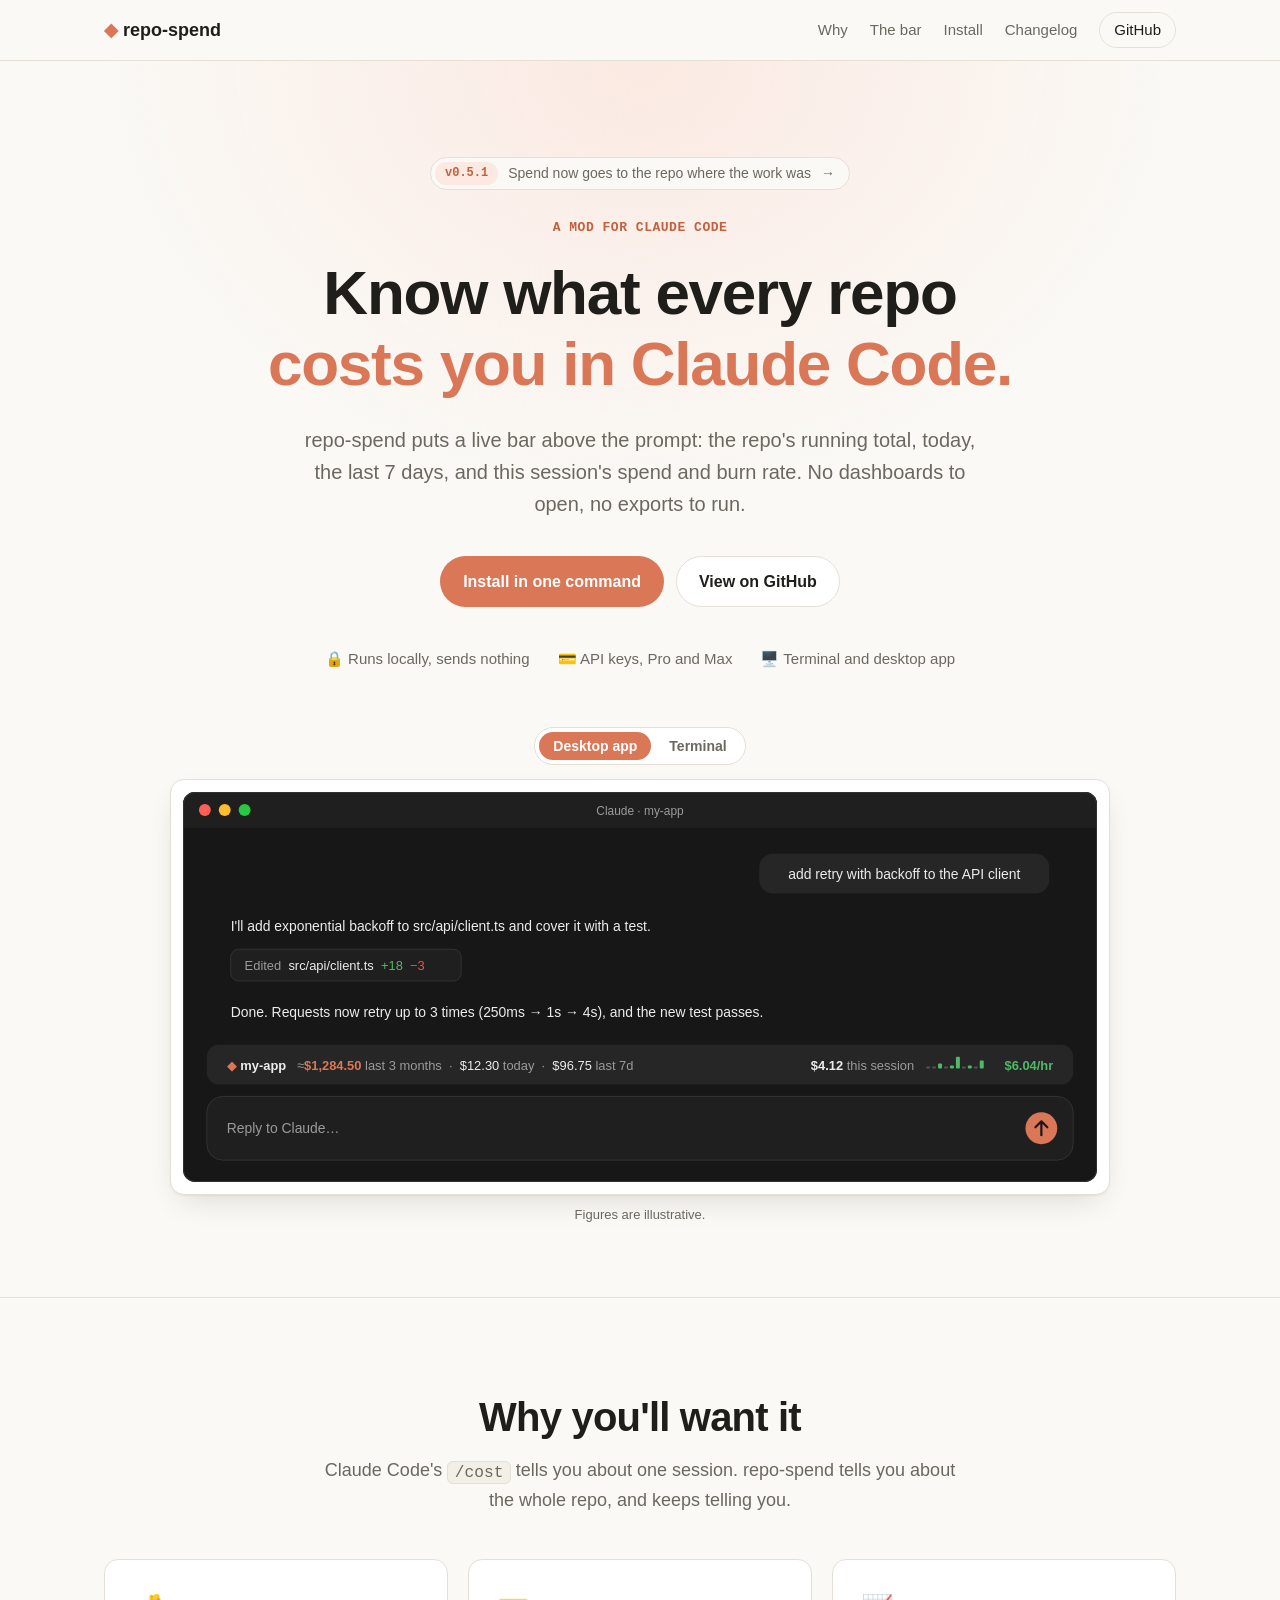
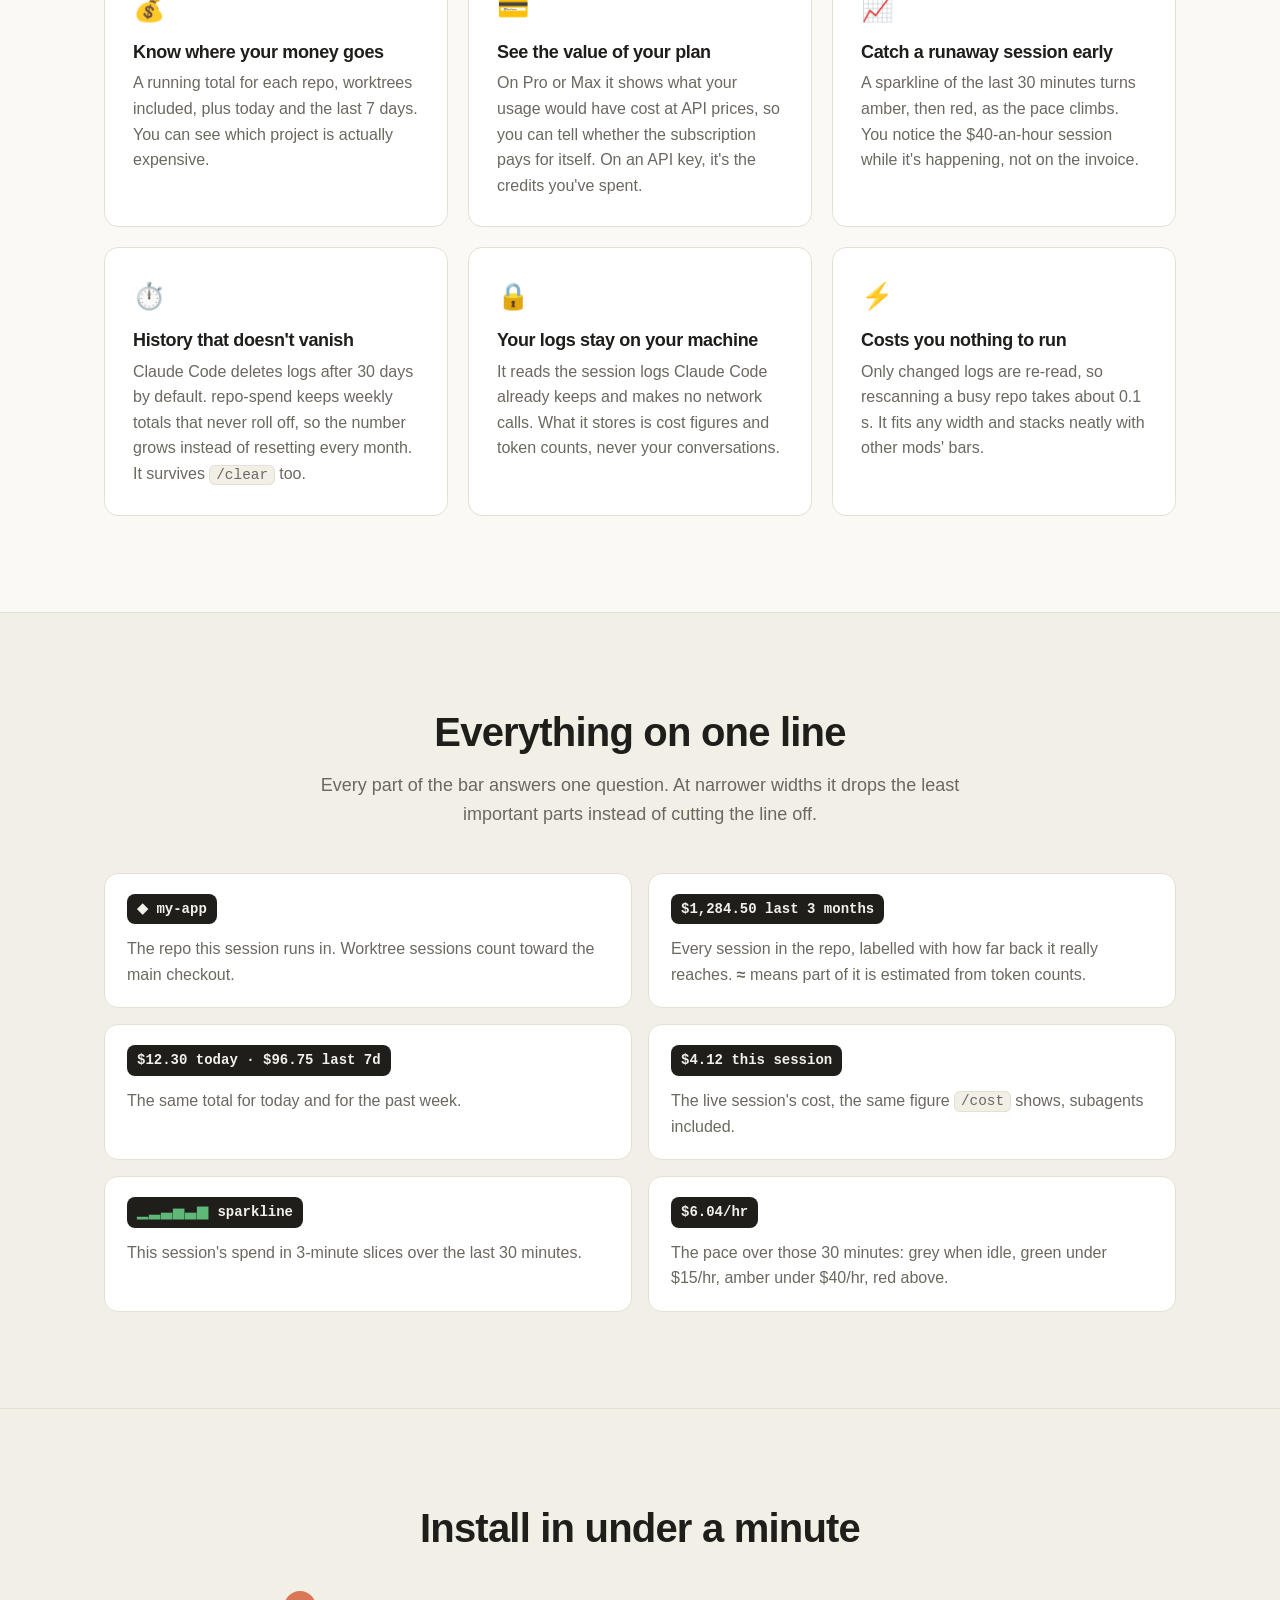
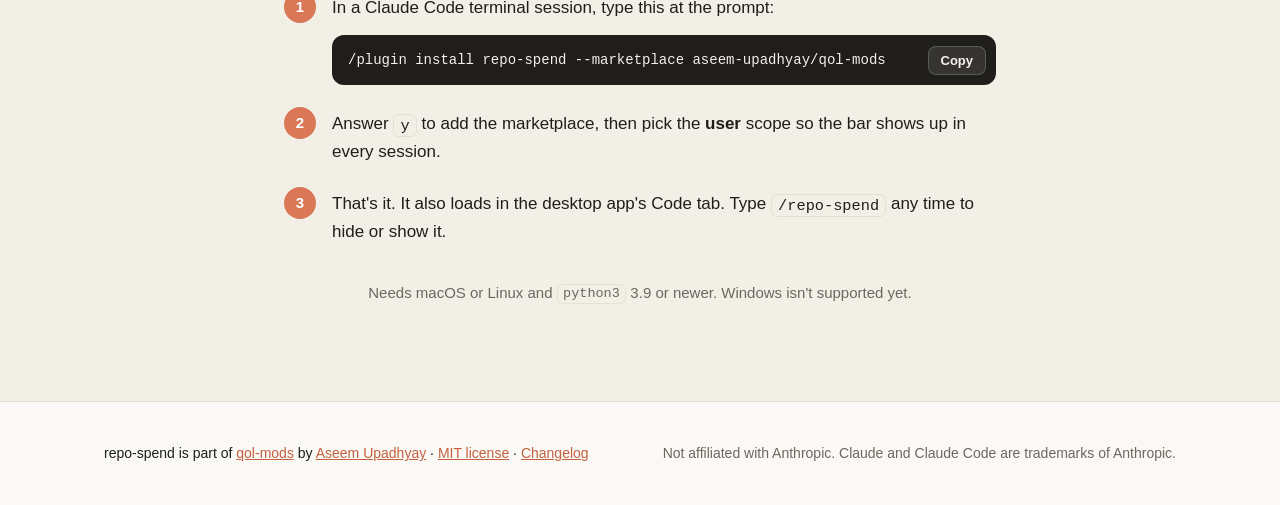
==== docs/index.html @ 0a5ea82c "Point the landing page's release banner at repo-spend 0.5.1 Co-Authored-By: Claude Opus 5.5 <noreply" ====
<!doctype html>
<html lang="en">
<head>
  <meta charset="utf-8">
  <meta name="viewport" content="width=device-width, initial-scale=1">
  <title>repo-spend · Know what every repo costs you in Claude Code</title>
  <meta name="description" content="repo-spend is a Claude Code mod that shows what each repo costs, live, right above the prompt: the running total, today, the last 7 days, and this session's burn rate. Free, open source, and local only.">
  <meta property="og:title" content="repo-spend · Know what every repo costs you in Claude Code">
  <meta property="og:site_name" content="qol-mods">
  <meta property="og:description" content="See what every repo costs you in Claude Code, live, right above the prompt. Free, open source, and nothing leaves your machine.">
  <meta property="og:type" content="website">
  <meta property="og:url" content="https://qolmods.dev/">
  <meta property="og:image" content="https://qolmods.dev/assets/repo-spend/og.png">
  <meta property="og:image:width" content="1200">
  <meta property="og:image:height" content="627">
  <meta property="og:image:alt" content="repo-spend: Know what every repo costs you in Claude Code. A bar above the Claude prompt shows $1,284.50 spent on my-app in the last 3 months, $12.30 today, and $6.04/hr this session.">
  <meta name="twitter:card" content="summary_large_image">
  <link rel="canonical" href="https://qolmods.dev/">
  <meta name="theme-color" content="#D97757">
  <link rel="icon" href="data:image/svg+xml,%3Csvg xmlns='http://www.w3.org/2000/svg' viewBox='0 0 32 32'%3E%3Crect width='32' height='32' rx='8' fill='%23D97757'/%3E%3Cpath d='M16 7l9 9-9 9-9-9z' fill='%23fff'/%3E%3C/svg%3E">
  <link rel="stylesheet" href="style.css">
</head>
<body>
  <header class="nav">
    <div class="wrap nav-inner">
      <a class="brand" href="#top"><span class="brand-mark" aria-hidden="true">◆</span> repo-spend</a>
      <nav aria-label="Sections">
        <a href="#benefits">Why</a>
        <a href="#bar">The bar</a>
        <a href="#install">Install</a>
        <a href="https://github.com/aseem-upadhyay/qol-mods/releases?q=repo-spend&amp;expanded=true">Changelog</a>
        <a class="nav-gh" href="https://github.com/aseem-upadhyay/qol-mods/tree/main/plugins/repo-spend">GitHub</a>
      </nav>
    </div>
  </header>

  <main id="top">
    <!-- Hero -->
    <section class="hero">
      <div class="wrap">
        <a class="release" href="https://github.com/aseem-upadhyay/qol-mods/releases/tag/repo-spend-v0.5.1"><span class="release-tag">v0.5.1</span> Spend now goes to the repo where the work was <span aria-hidden="true">→</span></a>
        <p class="eyebrow">A mod for Claude Code</p>
        <h1>Know what every repo<br><span class="accent">costs you in Claude Code.</span></h1>
        <p class="lede">repo-spend puts a live bar above the prompt: the repo's running total, today, the last 7 days, and this session's spend and burn rate. No dashboards to open, no exports to run.</p>
        <div class="hero-cta">
          <a class="btn btn-primary" href="#install">Install in one command</a>
          <a class="btn btn-ghost" href="https://github.com/aseem-upadhyay/qol-mods/tree/main/plugins/repo-spend">View on GitHub</a>
        </div>
        <ul class="trust" aria-label="At a glance">
          <li><span aria-hidden="true">🔒</span> Runs locally, sends nothing</li>
          <li><span aria-hidden="true">💳</span> API keys, Pro and Max</li>
          <li><span aria-hidden="true">🖥️</span> Terminal and desktop app</li>
        </ul>

        <figure class="shot shot-hero" data-tabs>
          <div class="tabs" role="tablist" aria-label="Preview">
            <button role="tab" aria-selected="true" aria-controls="rs-desktop" id="rs-desktop-tab">Desktop app</button>
            <button role="tab" aria-selected="false" aria-controls="rs-cli" id="rs-cli-tab" tabindex="-1">Terminal</button>
          </div>
          <div class="shot-frame">
            <img role="tabpanel" id="rs-desktop" aria-labelledby="rs-desktop-tab" src="assets/repo-spend/preview-desktop.svg" width="920" height="392" alt="The Claude desktop app. Above the message box, a rounded bar reads: my-app, about $1,284.50 in the last 3 months, $12.30 today, $96.75 in the last 7 days; on the right, $4.12 this session, a small green bar chart, and $6.04 an hour.">
            <img role="tabpanel" id="rs-cli" aria-labelledby="rs-cli-tab" src="assets/repo-spend/preview-cli.svg" width="953" height="318" hidden alt="A Claude Code terminal. Above the prompt, a one-line bar reads: my-app, about $1,284.50 in the last 3 months, $12.30 today, $96.75 in the last 7 days; on the right, $4.12 this session, a green sparkline, and $6.04 an hour.">
          </div>
          <figcaption>Figures are illustrative.</figcaption>
        </figure>
      </div>
    </section>

    <!-- Benefits -->
    <section class="together" id="benefits" aria-labelledby="benefits-title">
      <div class="wrap">
        <h2 id="benefits-title">Why you'll want it</h2>
        <p class="section-lede">Claude Code's <code>/cost</code> tells you about one session. repo-spend tells you about the whole repo, and keeps telling you.</p>
        <div class="cards">
          <article class="card">
            <span class="card-icon" aria-hidden="true">💰</span>
            <h3>Know where your money goes</h3>
            <p>A running total for each repo, worktrees included, plus today and the last 7 days. You can see which project is actually expensive.</p>
          </article>
          <article class="card">
            <span class="card-icon" aria-hidden="true">💳</span>
            <h3>See the value of your plan</h3>
            <p>On Pro or Max it shows what your usage would have cost at API prices, so you can tell whether the subscription pays for itself. On an API key, it's the credits you've spent.</p>
          </article>
          <article class="card">
            <span class="card-icon" aria-hidden="true">📈</span>
            <h3>Catch a runaway session early</h3>
            <p>A sparkline of the last 30 minutes turns amber, then red, as the pace climbs. You notice the $40-an-hour session while it's happening, not on the invoice.</p>
          </article>
          <article class="card">
            <span class="card-icon" aria-hidden="true">⏱️</span>
            <h3>History that doesn't vanish</h3>
            <p>Claude Code deletes logs after 30 days by default. repo-spend keeps weekly totals that never roll off, so the number grows instead of resetting every month. It survives <code>/clear</code> too.</p>
          </article>
          <article class="card">
            <span class="card-icon" aria-hidden="true">🔒</span>
            <h3>Your logs stay on your machine</h3>
            <p>It reads the session logs Claude Code already keeps and makes no network calls. What it stores is cost figures and token counts, never your conversations.</p>
          </article>
          <article class="card">
            <span class="card-icon" aria-hidden="true">⚡</span>
            <h3>Costs you nothing to run</h3>
            <p>Only changed logs are re-read, so rescanning a busy repo takes about 0.1 s. It fits any width and stacks neatly with other mods' bars.</p>
          </article>
        </div>
      </div>
    </section>

    <!-- Reading the bar -->
    <section class="mod mod-alt" id="bar" aria-labelledby="bar-title">
      <div class="wrap">
        <h2 id="bar-title" class="center">Everything on one line</h2>
        <p class="section-lede">Every part of the bar answers one question. At narrower widths it drops the least important parts instead of cutting the line off.</p>
        <dl class="parts">
          <div><dt><span class="chip">◆ my-app</span></dt><dd>The repo this session runs in. Worktree sessions count toward the main checkout.</dd></div>
          <div><dt><span class="chip">$1,284.50 last 3 months</span></dt><dd>Every session in the repo, labelled with how far back it really reaches. <strong>≈</strong> means part of it is estimated from token counts.</dd></div>
          <div><dt><span class="chip">$12.30 today · $96.75 last 7d</span></dt><dd>The same total for today and for the past week.</dd></div>
          <div><dt><span class="chip">$4.12 this session</span></dt><dd>The live session's cost, the same figure <code>/cost</code> shows, subagents included.</dd></div>
          <div><dt><span class="chip"><span class="spark" aria-hidden="true">▁▂▃▅▃▆</span> sparkline</span></dt><dd>This session's spend in 3-minute slices over the last 30 minutes.</dd></div>
          <div><dt><span class="chip">$6.04/hr</span></dt><dd>The pace over those 30 minutes: grey when idle, green under $15/hr, amber under $40/hr, red above.</dd></div>
        </dl>
      </div>
    </section>

    <!-- Install -->
    <section class="install" id="install" aria-labelledby="install-title">
      <div class="wrap install-inner">
        <h2 id="install-title">Install in under a minute</h2>
        <ol class="steps">
          <li>
            <p>In a Claude Code terminal session, type this at the prompt:</p>
            <div class="install-inline install-big">
              <code>/plugin install repo-spend --marketplace aseem-upadhyay/qol-mods</code>
              <button class="copy" type="button" data-copy="/plugin install repo-spend --marketplace aseem-upadhyay/qol-mods">Copy</button>
            </div>
          </li>
          <li><p>Answer <kbd>y</kbd> to add the marketplace, then pick the <strong>user</strong> scope so the bar shows up in every session.</p></li>
          <li><p>That's it. It also loads in the desktop app's Code tab. Type <code>/repo-spend</code> any time to hide or show it.</p></li>
        </ol>
        <p class="reqs">Needs macOS or Linux and <code>python3</code> 3.9 or newer. Windows isn't supported yet.</p>
      </div>
    </section>
  </main>

  <footer class="footer">
    <div class="wrap footer-inner">
      <p>repo-spend is part of <a href="https://github.com/aseem-upadhyay/qol-mods">qol-mods</a> by <a href="https://github.com/aseem-upadhyay">Aseem Upadhyay</a> · <a href="https://github.com/aseem-upadhyay/qol-mods/blob/main/LICENSE">MIT license</a> · <a href="https://github.com/aseem-upadhyay/qol-mods/releases?q=repo-spend&amp;expanded=true">Changelog</a></p>
      <p class="muted">Not affiliated with Anthropic. Claude and Claude Code are trademarks of Anthropic.</p>
    </div>
  </footer>

  <script>
    // Tabs: switch between preview images.
    document.querySelectorAll('[data-tabs]').forEach(function (fig) {
      var tabs = Array.prototype.slice.call(fig.querySelectorAll('[role="tab"]'));
      function select(tab) {
        tabs.forEach(function (t) {
          var on = t === tab;
          t.setAttribute('aria-selected', on);
          t.tabIndex = on ? 0 : -1;
          document.getElementById(t.getAttribute('aria-controls')).hidden = !on;
        });
      }
      tabs.forEach(function (tab, i) {
        tab.addEventListener('click', function () { select(tab); });
        tab.addEventListener('keydown', function (e) {
          var d = e.key === 'ArrowRight' ? 1 : e.key === 'ArrowLeft' ? -1 : 0;
          if (!d) return;
          var next = tabs[(i + d + tabs.length) % tabs.length];
          select(next);
          next.focus();
        });
      });
    });

    // Copy buttons.
    document.querySelectorAll('.copy').forEach(function (btn) {
      btn.addEventListener('click', function () {
        var text = btn.getAttribute('data-copy');
        var done = function () {
          btn.textContent = 'Copied';
          btn.classList.add('copied');
          setTimeout(function () { btn.textContent = 'Copy'; btn.classList.remove('copied'); }, 1600);
        };
        if (navigator.clipboard) {
          navigator.clipboard.writeText(text).then(done, function () {});
        }
      });
    });
  </script>
</body>
</html>
---- docs/style.css ----
:root {
  --bg: #faf9f5;
  --bg-alt: #f2efe6;
  --surface: #ffffff;
  --text: #1f1e1b;
  --muted: #6b6860;
  --border: #e4e0d5;
  --accent: #d97757;
  --accent-strong: #c2603f;
  --accent-soft: #fbe9e2;
  --on-accent: #ffffff;
  --code-bg: #1f1e1b;
  --code-text: #f4f1ea;
  --shadow: 0 1px 2px rgba(31, 30, 27, 0.05), 0 12px 32px -12px rgba(31, 30, 27, 0.18);
  --radius: 14px;
  --font: -apple-system, BlinkMacSystemFont, "Segoe UI", Inter, Roboto, "Helvetica Neue", Arial, sans-serif;
  --mono: ui-monospace, SFMono-Regular, Menlo, Consolas, "Liberation Mono", monospace;
  color-scheme: light;
}

@media (prefers-color-scheme: dark) {
  :root {
    --bg: #1a1916;
    --bg-alt: #22211d;
    --surface: #2a2924;
    --text: #f1eee6;
    --muted: #a6a197;
    --border: #3a3832;
    --accent: #e08a6c;
    --accent-strong: #eb9b7e;
    --accent-soft: #3a2a23;
    --on-accent: #1a1916;
    --code-bg: #12110f;
    --code-text: #f1eee6;
    --shadow: 0 1px 2px rgba(0, 0, 0, 0.3), 0 12px 32px -12px rgba(0, 0, 0, 0.6);
    color-scheme: dark;
  }
}

*,
*::before,
*::after {
  box-sizing: border-box;
}

html {
  scroll-behavior: smooth;
  scroll-padding-top: 72px;
}

body {
  margin: 0;
  background: var(--bg);
  color: var(--text);
  font-family: var(--font);
  font-size: 17px;
  line-height: 1.6;
  -webkit-font-smoothing: antialiased;
}

img {
  max-width: 100%;
  height: auto;
  display: block;
}

[hidden] {
  display: none !important;
}

a {
  color: var(--accent-strong);
}

h1,
h2,
h3 {
  line-height: 1.15;
  letter-spacing: -0.02em;
  margin: 0;
}

code,
kbd {
  font-family: var(--mono);
  font-size: 0.9em;
}

:not(pre) > code,
kbd {
  background: var(--bg-alt);
  border: 1px solid var(--border);
  border-radius: 6px;
  padding: 0.1em 0.4em;
  white-space: nowrap;
}

.wrap {
  width: 100%;
  max-width: 1120px;
  margin: 0 auto;
  padding: 0 24px;
}

/* Nav */
.nav {
  position: sticky;
  top: 0;
  z-index: 10;
  background: color-mix(in srgb, var(--bg) 85%, transparent);
  backdrop-filter: saturate(1.4) blur(10px);
  -webkit-backdrop-filter: saturate(1.4) blur(10px);
  border-bottom: 1px solid var(--border);
}

.nav-inner {
  display: flex;
  align-items: center;
  justify-content: space-between;
  height: 60px;
  gap: 16px;
}

.brand {
  font-weight: 700;
  text-decoration: none;
  color: var(--text);
  font-size: 18px;
  white-space: nowrap;
}

.brand-mark {
  color: var(--accent);
}

.nav nav {
  display: flex;
  gap: 22px;
  align-items: center;
}

.nav nav a {
  color: var(--muted);
  text-decoration: none;
  font-size: 15px;
  font-weight: 500;
}

.nav nav a:hover {
  color: var(--text);
}

.nav nav .nav-gh {
  color: var(--text);
  border: 1px solid var(--border);
  border-radius: 999px;
  padding: 5px 14px;
}

/* Hero */
.hero {
  padding: 96px 0 72px;
  text-align: center;
  background:
    radial-gradient(60% 50% at 50% 0%, var(--accent-soft), transparent 70%),
    var(--bg);
}

/* Latest release, above the eyebrow */
.release {
  display: flex;
  width: fit-content;
  align-items: center;
  gap: 10px;
  max-width: 100%;
  margin: 0 auto 22px;
  padding: 4px 14px 4px 4px;
  border: 1px solid var(--border);
  border-radius: 999px;
  background: var(--bg);
  color: var(--muted);
  font-size: 14px;
  text-decoration: none;
}

.release:hover {
  color: var(--text);
  border-color: var(--accent);
}

.release-tag {
  flex: none;
  padding: 2px 10px;
  border-radius: 999px;
  background: var(--accent-soft);
  color: var(--accent-strong);
  font-family: var(--mono);
  font-size: 12px;
  font-weight: 600;
}

.eyebrow {
  display: inline-block;
  font-family: var(--mono);
  font-size: 13px;
  font-weight: 600;
  letter-spacing: 0.04em;
  text-transform: uppercase;
  color: var(--accent-strong);
  margin: 0 0 18px;
}

.hero h1 {
  font-size: clamp(36px, 6vw, 62px);
  font-weight: 800;
  max-width: 900px;
  margin: 0 auto;
}

.accent {
  color: var(--accent);
}

.lede {
  font-size: clamp(17px, 2.2vw, 20px);
  color: var(--muted);
  max-width: 680px;
  margin: 24px auto 0;
}

.lede strong {
  color: var(--text);
}

.hero-cta {
  display: flex;
  gap: 12px;
  justify-content: center;
  flex-wrap: wrap;
  margin-top: 36px;
}

.btn {
  display: inline-flex;
  align-items: center;
  font-weight: 600;
  font-size: 16px;
  text-decoration: none;
  padding: 12px 22px;
  border-radius: 999px;
  border: 1px solid transparent;
  transition: transform 0.15s ease, background 0.15s ease;
}

.btn:hover {
  transform: translateY(-1px);
}

.btn-primary {
  background: var(--accent);
  color: var(--on-accent);
}

.btn-primary:hover {
  background: var(--accent-strong);
}

.btn-ghost {
  color: var(--text);
  border-color: var(--border);
  background: var(--surface);
}

.trust {
  list-style: none;
  padding: 0;
  margin: 40px 0 0;
  display: flex;
  justify-content: center;
  flex-wrap: wrap;
  gap: 10px 28px;
  color: var(--muted);
  font-size: 15px;
}

/* Mod sections */
.mod {
  padding: 96px 0;
  border-top: 1px solid var(--border);
}

.mod-alt {
  background: var(--bg-alt);
}

.mod h2 {
  font-size: clamp(28px, 4vw, 40px);
  font-weight: 800;
}

/* Install snippet */
.install-inline {
  display: flex;
  align-items: center;
  gap: 10px;
  margin-top: 32px;
  background: var(--code-bg);
  color: var(--code-text);
  border-radius: 12px;
  padding: 10px 10px 10px 16px;
  max-width: 100%;
}

.install-inline code {
  flex: 1;
  min-width: 0;
  overflow-x: auto;
  white-space: nowrap;
  font-size: 14px;
  background: none;
  border: 0;
  padding: 4px 0;
  scrollbar-width: thin;
}

.install-inline .var {
  color: #f0a98f;
}

.copy {
  flex: none;
  font: 600 13px var(--font);
  color: var(--code-text);
  background: rgba(255, 255, 255, 0.1);
  border: 1px solid rgba(255, 255, 255, 0.18);
  border-radius: 8px;
  padding: 6px 12px;
  cursor: pointer;
}

.copy:hover {
  background: rgba(255, 255, 255, 0.18);
}

.copy.copied {
  background: #2f7d4f;
  border-color: #2f7d4f;
}

/* Screenshots */
.shot {
  margin: 0;
}

.shot-hero {
  max-width: 940px;
  margin: 56px auto 0;
}

.shot-hero figcaption {
  text-align: center;
}

.tabs {
  display: inline-flex;
  gap: 4px;
  padding: 4px;
  background: var(--surface);
  border: 1px solid var(--border);
  border-radius: 999px;
  margin-bottom: 14px;
  flex-wrap: wrap;
}

.tabs button {
  font: 600 14px var(--font);
  color: var(--muted);
  background: none;
  border: 0;
  border-radius: 999px;
  padding: 6px 14px;
  cursor: pointer;
}

.tabs button[aria-selected="true"] {
  background: var(--accent);
  color: var(--on-accent);
}

.shot-frame {
  background: var(--surface);
  border: 1px solid var(--border);
  border-radius: var(--radius);
  box-shadow: var(--shadow);
  padding: 12px;
  overflow: hidden;
}

.shot-frame img {
  width: 100%;
  border-radius: 8px;
}

.shot figcaption {
  margin-top: 10px;
  font-size: 13px;
  color: var(--muted);
}

/* Together */
.together {
  padding: 96px 0;
  border-top: 1px solid var(--border);
}

.together h2,
.install h2,
.mod h2.center {
  font-size: clamp(28px, 4vw, 40px);
  font-weight: 800;
  text-align: center;
}

.cards {
  display: grid;
  grid-template-columns: repeat(3, minmax(0, 1fr));
  gap: 20px;
  margin-top: 44px;
}

.card {
  background: var(--surface);
  border: 1px solid var(--border);
  border-radius: var(--radius);
  padding: 28px;
}

.card-icon {
  font-size: 26px;
}

.card h3 {
  font-size: 18px;
  margin-top: 12px;
}

.card p {
  color: var(--muted);
  font-size: 16px;
  margin: 8px 0 0;
}

/* Section intros */
.section-lede {
  color: var(--muted);
  font-size: 18px;
  text-align: center;
  max-width: 640px;
  margin: 16px auto 0;
}

/* Parts of the bar */
.parts {
  display: grid;
  grid-template-columns: repeat(2, minmax(0, 1fr));
  gap: 16px;
  margin: 44px 0 0;
}

.parts > div {
  background: var(--surface);
  border: 1px solid var(--border);
  border-radius: var(--radius);
  padding: 20px 22px;
}

.parts dt {
  margin: 0;
}

.parts dd {
  margin: 12px 0 0;
  color: var(--muted);
  font-size: 16px;
}

.chip {
  display: inline-block;
  font-family: var(--mono);
  font-size: 14px;
  font-weight: 600;
  background: var(--code-bg);
  color: var(--code-text);
  border-radius: 8px;
  padding: 4px 10px;
}

.spark {
  color: #5fb878;
  letter-spacing: 1px;
}

/* Install */
.install {
  padding: 96px 0;
  background: var(--bg-alt);
  border-top: 1px solid var(--border);
}

.install-inner {
  max-width: 760px;
}

.steps {
  counter-reset: step;
  list-style: none;
  padding: 0;
  margin: 40px 0 0;
  display: grid;
  grid-template-columns: minmax(0, 1fr);
  gap: 22px;
}

.steps li {
  counter-increment: step;
  position: relative;
  padding-left: 48px;
}

.steps li::before {
  content: counter(step);
  position: absolute;
  left: 0;
  top: 0;
  width: 32px;
  height: 32px;
  border-radius: 50%;
  background: var(--accent);
  color: var(--on-accent);
  font-weight: 700;
  font-size: 15px;
  display: grid;
  place-items: center;
}

.steps p {
  margin: 3px 0 0;
}

.install-big {
  margin-top: 14px;
}

.reqs {
  margin: 36px 0 0;
  text-align: center;
  color: var(--muted);
  font-size: 15px;
}

/* Footer */
.footer {
  padding: 40px 0;
  border-top: 1px solid var(--border);
  font-size: 14px;
}

.footer-inner {
  display: flex;
  flex-wrap: wrap;
  justify-content: space-between;
  gap: 8px 24px;
}

.footer p {
  margin: 0;
}

.muted {
  color: var(--muted);
}

/* Responsive */
@media (max-width: 900px) {
  .cards {
    grid-template-columns: repeat(2, minmax(0, 1fr));
  }
}

@media (max-width: 640px) {
  .cards,
  .parts {
    grid-template-columns: minmax(0, 1fr);
  }

  .wrap {
    padding: 0 16px;
  }

  .nav nav a:not(.nav-gh) {
    display: none;
  }

  .hero {
    padding: 64px 0 56px;
  }

  .mod,
  .together,
  .install {
    padding: 64px 0;
  }

  .steps li {
    padding-left: 44px;
  }
}

@media (prefers-reduced-motion: reduce) {
  html {
    scroll-behavior: auto;
  }

  .btn {
    transition: none;
  }
}
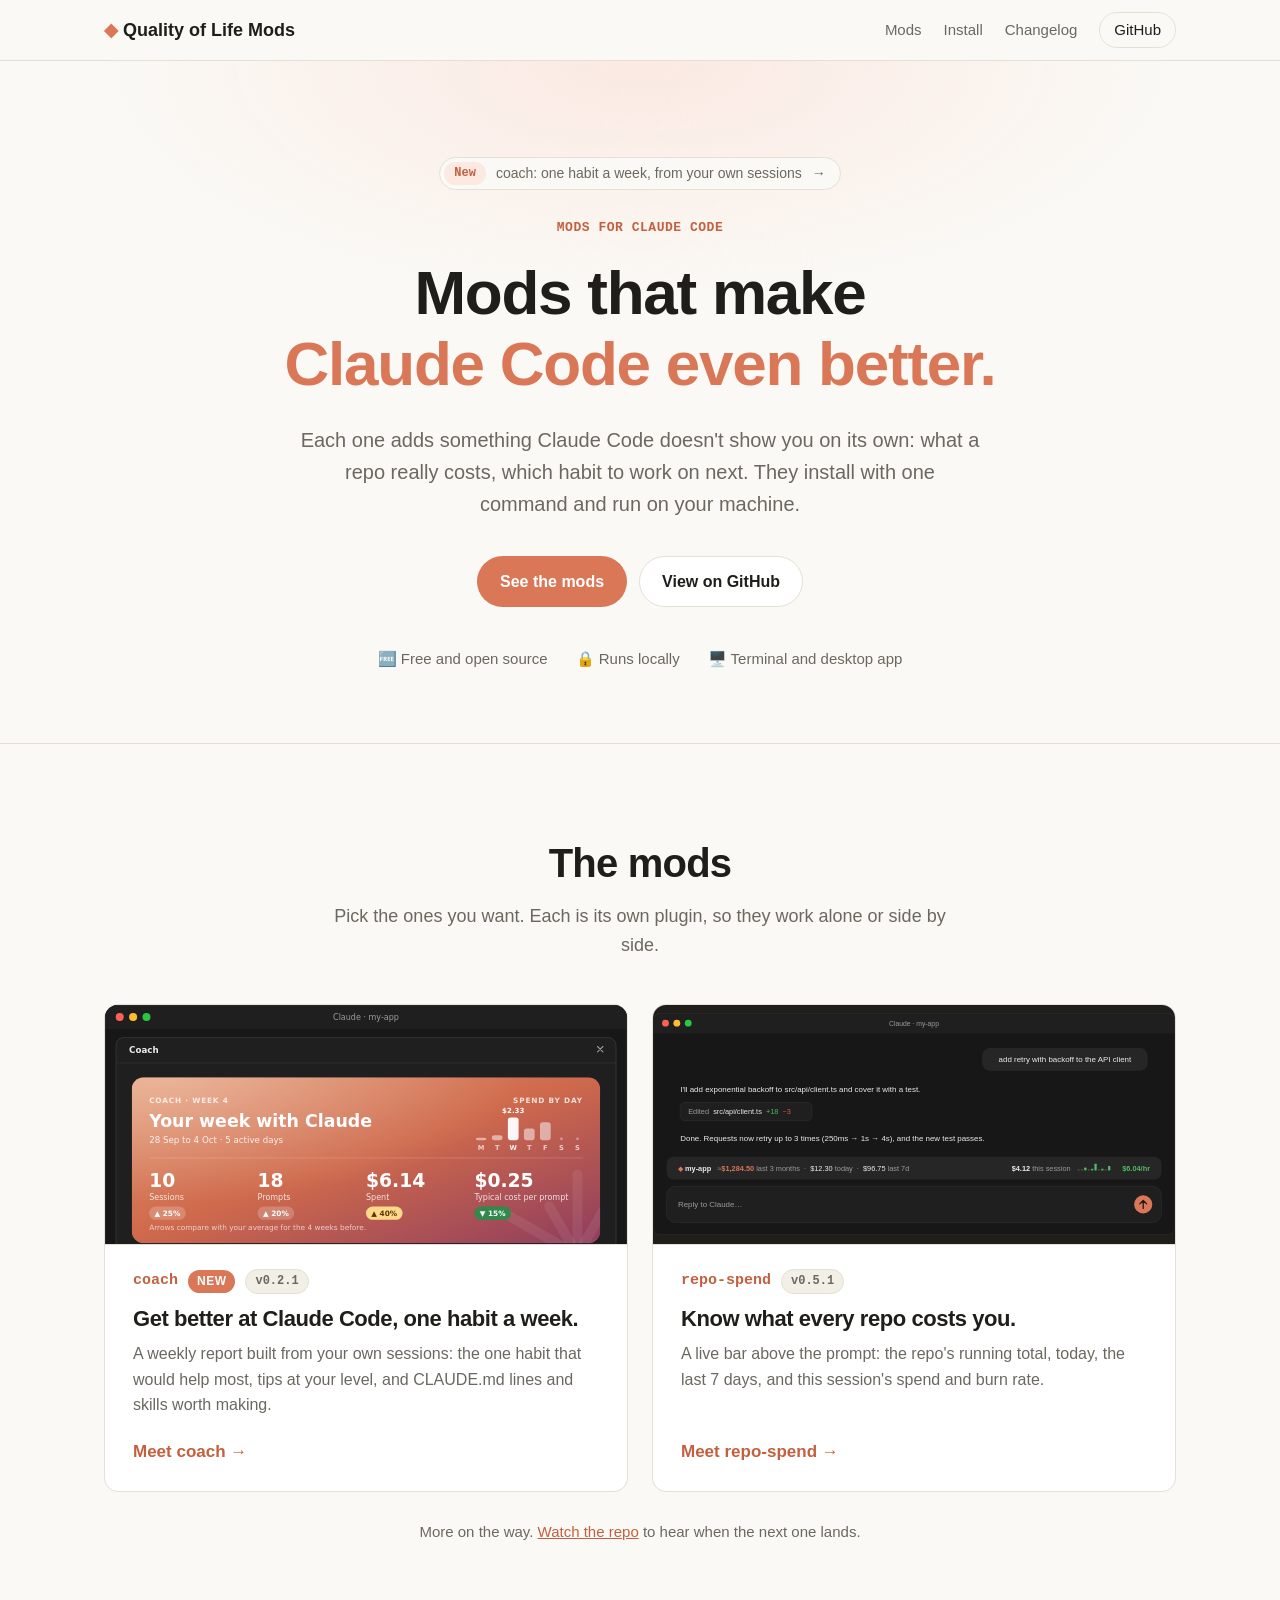
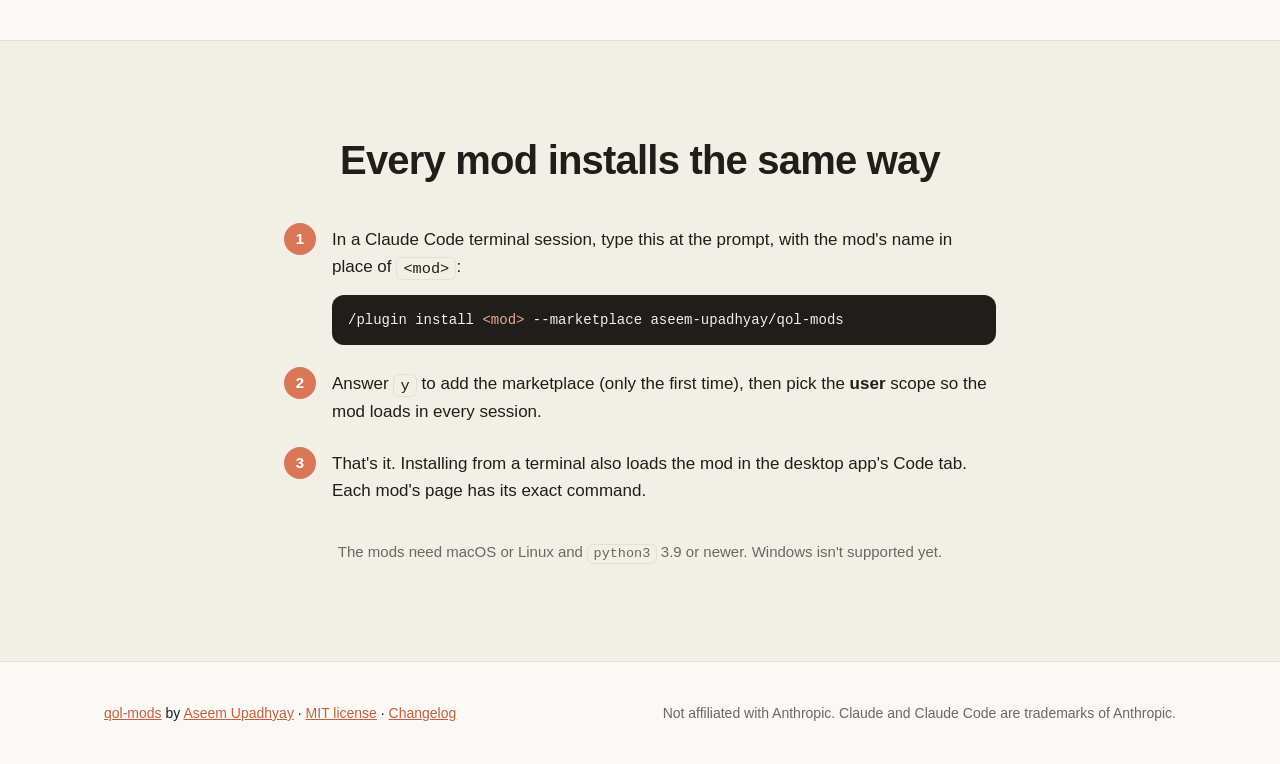
==== commit cb3de514: "Launch coach: the site becomes a home for every mod qolmods.dev/ is now a hub with a card per mod, e" ====
--- a/docs/index.html
+++ b/docs/index.html
@@ -3,33 +3,56 @@
 <head>
   <meta charset="utf-8">
   <meta name="viewport" content="width=device-width, initial-scale=1">
-  <title>repo-spend · Know what every repo costs you in Claude Code</title>
-  <meta name="description" content="repo-spend is a Claude Code mod that shows what each repo costs, live, right above the prompt: the running total, today, the last 7 days, and this session's burn rate. Free, open source, and local only.">
-  <meta property="og:title" content="repo-spend · Know what every repo costs you in Claude Code">
-  <meta property="og:site_name" content="qol-mods">
-  <meta property="og:description" content="See what every repo costs you in Claude Code, live, right above the prompt. Free, open source, and nothing leaves your machine.">
+  <title>Quality of Life Mods · Mods that make Claude Code even better</title>
+  <meta name="description" content="Free, open-source mods for Claude Code. repo-spend shows what each repo costs, live above the prompt. coach picks one habit a week from your own sessions.">
+  <meta name="robots" content="index, follow, max-image-preview:large">
+  <meta property="og:title" content="Quality of Life Mods · Mods that make Claude Code even better">
+  <meta property="og:site_name" content="Quality of Life Mods">
+  <meta property="og:description" content="Free, open-source mods for Claude Code, each one making the Claude Code experience better. Install with one command; nothing leaves your machine.">
   <meta property="og:type" content="website">
+  <meta property="og:locale" content="en_US">
   <meta property="og:url" content="https://qolmods.dev/">
-  <meta property="og:image" content="https://qolmods.dev/assets/repo-spend/og.png">
+  <meta property="og:image" content="https://qolmods.dev/assets/og.png">
   <meta property="og:image:width" content="1200">
   <meta property="og:image:height" content="627">
-  <meta property="og:image:alt" content="repo-spend: Know what every repo costs you in Claude Code. A bar above the Claude prompt shows $1,284.50 spent on my-app in the last 3 months, $12.30 today, and $6.04/hr this session.">
+  <meta property="og:image:alt" content="Quality of Life Mods: mods that make Claude Code even better. Cards for repo-spend, what every repo costs you, and coach, one habit a week.">
   <meta name="twitter:card" content="summary_large_image">
+  <meta name="twitter:image:alt" content="Quality of Life Mods: mods that make Claude Code even better. Cards for repo-spend, what every repo costs you, and coach, one habit a week.">
   <link rel="canonical" href="https://qolmods.dev/">
   <meta name="theme-color" content="#D97757">
-  <link rel="icon" href="data:image/svg+xml,%3Csvg xmlns='http://www.w3.org/2000/svg' viewBox='0 0 32 32'%3E%3Crect width='32' height='32' rx='8' fill='%23D97757'/%3E%3Cpath d='M16 7l9 9-9 9-9-9z' fill='%23fff'/%3E%3C/svg%3E">
+  <link rel="icon" href="/favicon.svg" type="image/svg+xml">
   <link rel="stylesheet" href="style.css">
+  <script type="application/ld+json">
+  {
+    "@context": "https://schema.org",
+    "@graph": [
+      {
+        "@type": "WebSite",
+        "name": "Quality of Life Mods",
+        "alternateName": "qol-mods",
+        "url": "https://qolmods.dev/"
+      },
+      {
+        "@type": "ItemList",
+        "name": "Mods for Claude Code",
+        "itemListElement": [
+          { "@type": "ListItem", "position": 1, "name": "coach", "url": "https://qolmods.dev/coach/" },
+          { "@type": "ListItem", "position": 2, "name": "repo-spend", "url": "https://qolmods.dev/repo-spend/" }
+        ]
+      }
+    ]
+  }
+  </script>
 </head>
 <body>
   <header class="nav">
     <div class="wrap nav-inner">
-      <a class="brand" href="#top"><span class="brand-mark" aria-hidden="true">◆</span> repo-spend</a>
+      <a class="brand" href="#top"><span class="brand-mark" aria-hidden="true">◆</span> Quality of Life Mods</a>
       <nav aria-label="Sections">
-        <a href="#benefits">Why</a>
-        <a href="#bar">The bar</a>
+        <a href="#mods">Mods</a>
         <a href="#install">Install</a>
-        <a href="https://github.com/aseem-upadhyay/qol-mods/releases?q=repo-spend&amp;expanded=true">Changelog</a>
-        <a class="nav-gh" href="https://github.com/aseem-upadhyay/qol-mods/tree/main/plugins/repo-spend">GitHub</a>
+        <a href="https://github.com/aseem-upadhyay/qol-mods/releases">Changelog</a>
+        <a class="nav-gh" href="https://github.com/aseem-upadhyay/qol-mods">GitHub</a>
       </nav>
     </div>
   </header>
@@ -38,155 +61,86 @@
     <!-- Hero -->
     <section class="hero">
       <div class="wrap">
-        <a class="release" href="https://github.com/aseem-upadhyay/qol-mods/releases/tag/repo-spend-v0.5.1"><span class="release-tag">v0.5.1</span> Spend now goes to the repo where the work was <span aria-hidden="true">→</span></a>
-        <p class="eyebrow">A mod for Claude Code</p>
-        <h1>Know what every repo<br><span class="accent">costs you in Claude Code.</span></h1>
-        <p class="lede">repo-spend puts a live bar above the prompt: the repo's running total, today, the last 7 days, and this session's spend and burn rate. No dashboards to open, no exports to run.</p>
+        <a class="release" href="coach/"><span class="release-tag">New</span> coach: one habit a week, from your own sessions <span aria-hidden="true">→</span></a>
+        <p class="eyebrow">Mods for Claude Code</p>
+        <h1>Mods that make<br><span class="accent">Claude Code even better.</span></h1>
+        <p class="lede">Each one adds something Claude Code doesn't show you on its own: what a repo really costs, which habit to work on next. They install with one command and run on your machine.</p>
         <div class="hero-cta">
-          <a class="btn btn-primary" href="#install">Install in one command</a>
-          <a class="btn btn-ghost" href="https://github.com/aseem-upadhyay/qol-mods/tree/main/plugins/repo-spend">View on GitHub</a>
+          <a class="btn btn-primary" href="#mods">See the mods</a>
+          <a class="btn btn-ghost" href="https://github.com/aseem-upadhyay/qol-mods">View on GitHub</a>
         </div>
         <ul class="trust" aria-label="At a glance">
-          <li><span aria-hidden="true">🔒</span> Runs locally, sends nothing</li>
-          <li><span aria-hidden="true">💳</span> API keys, Pro and Max</li>
+          <li><span aria-hidden="true">🆓</span> Free and open source</li>
+          <li><span aria-hidden="true">🔒</span> Runs locally</li>
           <li><span aria-hidden="true">🖥️</span> Terminal and desktop app</li>
         </ul>
-
-        <figure class="shot shot-hero" data-tabs>
-          <div class="tabs" role="tablist" aria-label="Preview">
-            <button role="tab" aria-selected="true" aria-controls="rs-desktop" id="rs-desktop-tab">Desktop app</button>
-            <button role="tab" aria-selected="false" aria-controls="rs-cli" id="rs-cli-tab" tabindex="-1">Terminal</button>
-          </div>
-          <div class="shot-frame">
-            <img role="tabpanel" id="rs-desktop" aria-labelledby="rs-desktop-tab" src="assets/repo-spend/preview-desktop.svg" width="920" height="392" alt="The Claude desktop app. Above the message box, a rounded bar reads: my-app, about $1,284.50 in the last 3 months, $12.30 today, $96.75 in the last 7 days; on the right, $4.12 this session, a small green bar chart, and $6.04 an hour.">
-            <img role="tabpanel" id="rs-cli" aria-labelledby="rs-cli-tab" src="assets/repo-spend/preview-cli.svg" width="953" height="318" hidden alt="A Claude Code terminal. Above the prompt, a one-line bar reads: my-app, about $1,284.50 in the last 3 months, $12.30 today, $96.75 in the last 7 days; on the right, $4.12 this session, a green sparkline, and $6.04 an hour.">
-          </div>
-          <figcaption>Figures are illustrative.</figcaption>
-        </figure>
       </div>
     </section>
 
-    <!-- Benefits -->
-    <section class="together" id="benefits" aria-labelledby="benefits-title">
+    <!-- The mods -->
+    <section class="together" id="mods" aria-labelledby="mods-title">
       <div class="wrap">
-        <h2 id="benefits-title">Why you'll want it</h2>
-        <p class="section-lede">Claude Code's <code>/cost</code> tells you about one session. repo-spend tells you about the whole repo, and keeps telling you.</p>
-        <div class="cards">
-          <article class="card">
-            <span class="card-icon" aria-hidden="true">💰</span>
-            <h3>Know where your money goes</h3>
-            <p>A running total for each repo, worktrees included, plus today and the last 7 days. You can see which project is actually expensive.</p>
-          </article>
-          <article class="card">
-            <span class="card-icon" aria-hidden="true">💳</span>
-            <h3>See the value of your plan</h3>
-            <p>On Pro or Max it shows what your usage would have cost at API prices, so you can tell whether the subscription pays for itself. On an API key, it's the credits you've spent.</p>
-          </article>
-          <article class="card">
-            <span class="card-icon" aria-hidden="true">📈</span>
-            <h3>Catch a runaway session early</h3>
-            <p>A sparkline of the last 30 minutes turns amber, then red, as the pace climbs. You notice the $40-an-hour session while it's happening, not on the invoice.</p>
-          </article>
-          <article class="card">
-            <span class="card-icon" aria-hidden="true">⏱️</span>
-            <h3>History that doesn't vanish</h3>
-            <p>Claude Code deletes logs after 30 days by default. repo-spend keeps weekly totals that never roll off, so the number grows instead of resetting every month. It survives <code>/clear</code> too.</p>
-          </article>
-          <article class="card">
-            <span class="card-icon" aria-hidden="true">🔒</span>
-            <h3>Your logs stay on your machine</h3>
-            <p>It reads the session logs Claude Code already keeps and makes no network calls. What it stores is cost figures and token counts, never your conversations.</p>
-          </article>
-          <article class="card">
-            <span class="card-icon" aria-hidden="true">⚡</span>
-            <h3>Costs you nothing to run</h3>
-            <p>Only changed logs are re-read, so rescanning a busy repo takes about 0.1 s. It fits any width and stacks neatly with other mods' bars.</p>
-          </article>
+        <h2 id="mods-title">The mods</h2>
+        <p class="section-lede">Pick the ones you want. Each is its own plugin, so they work alone or side by side.</p>
+        <div class="mod-cards">
+          <a class="mod-card" href="coach/">
+            <div class="mod-card-shot">
+              <img src="assets/coach/preview-desktop.svg" width="780" height="1010" loading="lazy" alt="The coach report in the Claude desktop app: last week's sessions, prompts and spend, and the habit of the week.">
+            </div>
+            <div class="mod-card-body">
+              <div class="mod-card-head">
+                <span class="mod-card-name">coach</span>
+                <span class="badge">New</span>
+                <span class="badge badge-quiet">v0.2.1</span>
+              </div>
+              <h3>Get better at Claude Code, one habit a week.</h3>
+              <p>A weekly report built from your own sessions: the one habit that would help most, tips at your level, and CLAUDE.md lines and skills worth making.</p>
+              <span class="mod-card-more">Meet coach <span aria-hidden="true">→</span></span>
+            </div>
+          </a>
+          <a class="mod-card" href="repo-spend/">
+            <div class="mod-card-shot">
+              <img class="fit-whole" src="assets/repo-spend/preview-desktop.svg" width="920" height="392" loading="lazy" alt="A bar above the Claude prompt: my-app, $1,284.50 in the last 3 months, $12.30 today, and $6.04 an hour this session.">
+            </div>
+            <div class="mod-card-body">
+              <div class="mod-card-head">
+                <span class="mod-card-name">repo-spend</span>
+                <span class="badge badge-quiet">v0.5.1</span>
+              </div>
+              <h3>Know what every repo costs you.</h3>
+              <p>A live bar above the prompt: the repo's running total, today, the last 7 days, and this session's spend and burn rate.</p>
+              <span class="mod-card-more">Meet repo-spend <span aria-hidden="true">→</span></span>
+            </div>
+          </a>
         </div>
-      </div>
-    </section>
-
-    <!-- Reading the bar -->
-    <section class="mod mod-alt" id="bar" aria-labelledby="bar-title">
-      <div class="wrap">
-        <h2 id="bar-title" class="center">Everything on one line</h2>
-        <p class="section-lede">Every part of the bar answers one question. At narrower widths it drops the least important parts instead of cutting the line off.</p>
-        <dl class="parts">
-          <div><dt><span class="chip">◆ my-app</span></dt><dd>The repo this session runs in. Worktree sessions count toward the main checkout.</dd></div>
-          <div><dt><span class="chip">$1,284.50 last 3 months</span></dt><dd>Every session in the repo, labelled with how far back it really reaches. <strong>≈</strong> means part of it is estimated from token counts.</dd></div>
-          <div><dt><span class="chip">$12.30 today · $96.75 last 7d</span></dt><dd>The same total for today and for the past week.</dd></div>
-          <div><dt><span class="chip">$4.12 this session</span></dt><dd>The live session's cost, the same figure <code>/cost</code> shows, subagents included.</dd></div>
-          <div><dt><span class="chip"><span class="spark" aria-hidden="true">▁▂▃▅▃▆</span> sparkline</span></dt><dd>This session's spend in 3-minute slices over the last 30 minutes.</dd></div>
-          <div><dt><span class="chip">$6.04/hr</span></dt><dd>The pace over those 30 minutes: grey when idle, green under $15/hr, amber under $40/hr, red above.</dd></div>
-        </dl>
+        <p class="more-soon">More on the way. <a href="https://github.com/aseem-upadhyay/qol-mods">Watch the repo</a> to hear when the next one lands.</p>
       </div>
     </section>
 
     <!-- Install -->
     <section class="install" id="install" aria-labelledby="install-title">
       <div class="wrap install-inner">
-        <h2 id="install-title">Install in under a minute</h2>
+        <h2 id="install-title">Every mod installs the same way</h2>
         <ol class="steps">
           <li>
-            <p>In a Claude Code terminal session, type this at the prompt:</p>
+            <p>In a Claude Code terminal session, type this at the prompt, with the mod's name in place of <code>&lt;mod&gt;</code>:</p>
             <div class="install-inline install-big">
-              <code>/plugin install repo-spend --marketplace aseem-upadhyay/qol-mods</code>
-              <button class="copy" type="button" data-copy="/plugin install repo-spend --marketplace aseem-upadhyay/qol-mods">Copy</button>
+              <code>/plugin install <span class="var">&lt;mod&gt;</span> --marketplace aseem-upadhyay/qol-mods</code>
             </div>
           </li>
-          <li><p>Answer <kbd>y</kbd> to add the marketplace, then pick the <strong>user</strong> scope so the bar shows up in every session.</p></li>
-          <li><p>That's it. It also loads in the desktop app's Code tab. Type <code>/repo-spend</code> any time to hide or show it.</p></li>
+          <li><p>Answer <kbd>y</kbd> to add the marketplace (only the first time), then pick the <strong>user</strong> scope so the mod loads in every session.</p></li>
+          <li><p>That's it. Installing from a terminal also loads the mod in the desktop app's Code tab. Each mod's page has its exact command.</p></li>
         </ol>
-        <p class="reqs">Needs macOS or Linux and <code>python3</code> 3.9 or newer. Windows isn't supported yet.</p>
+        <p class="reqs">The mods need macOS or Linux and <code>python3</code> 3.9 or newer. Windows isn't supported yet.</p>
       </div>
     </section>
   </main>
 
   <footer class="footer">
     <div class="wrap footer-inner">
-      <p>repo-spend is part of <a href="https://github.com/aseem-upadhyay/qol-mods">qol-mods</a> by <a href="https://github.com/aseem-upadhyay">Aseem Upadhyay</a> · <a href="https://github.com/aseem-upadhyay/qol-mods/blob/main/LICENSE">MIT license</a> · <a href="https://github.com/aseem-upadhyay/qol-mods/releases?q=repo-spend&amp;expanded=true">Changelog</a></p>
+      <p><a href="https://github.com/aseem-upadhyay/qol-mods">qol-mods</a> by <a href="https://github.com/aseem-upadhyay">Aseem Upadhyay</a> · <a href="https://github.com/aseem-upadhyay/qol-mods/blob/main/LICENSE">MIT license</a> · <a href="https://github.com/aseem-upadhyay/qol-mods/releases">Changelog</a></p>
       <p class="muted">Not affiliated with Anthropic. Claude and Claude Code are trademarks of Anthropic.</p>
     </div>
   </footer>
-
-  <script>
-    // Tabs: switch between preview images.
-    document.querySelectorAll('[data-tabs]').forEach(function (fig) {
-      var tabs = Array.prototype.slice.call(fig.querySelectorAll('[role="tab"]'));
-      function select(tab) {
-        tabs.forEach(function (t) {
-          var on = t === tab;
-          t.setAttribute('aria-selected', on);
-          t.tabIndex = on ? 0 : -1;
-          document.getElementById(t.getAttribute('aria-controls')).hidden = !on;
-        });
-      }
-      tabs.forEach(function (tab, i) {
-        tab.addEventListener('click', function () { select(tab); });
-        tab.addEventListener('keydown', function (e) {
-          var d = e.key === 'ArrowRight' ? 1 : e.key === 'ArrowLeft' ? -1 : 0;
-          if (!d) return;
-          var next = tabs[(i + d + tabs.length) % tabs.length];
-          select(next);
-          next.focus();
-        });
-      });
-    });
-
-    // Copy buttons.
-    document.querySelectorAll('.copy').forEach(function (btn) {
-      btn.addEventListener('click', function () {
-        var text = btn.getAttribute('data-copy');
-        var done = function () {
-          btn.textContent = 'Copied';
-          btn.classList.add('copied');
-          setTimeout(function () { btn.textContent = 'Copy'; btn.classList.remove('copied'); }, 1600);
-        };
-        if (navigator.clipboard) {
-          navigator.clipboard.writeText(text).then(done, function () {});
-        }
-      });
-    });
-  </script>
 </body>
 </html>
--- a/docs/style.css
+++ b/docs/style.css
@@ -133,6 +133,34 @@
   color: var(--accent);
 }
 
+/* "qol-mods / coach" on a mod's own page */
+.crumbs {
+  display: flex;
+  align-items: center;
+  gap: 8px;
+  min-width: 0;
+}
+
+.crumbs .brand {
+  color: var(--muted);
+  font-weight: 600;
+}
+
+.crumbs .brand:hover {
+  color: var(--text);
+}
+
+.crumb-sep {
+  color: var(--border);
+  font-size: 18px;
+}
+
+.crumb-here {
+  font-weight: 700;
+  font-size: 18px;
+  white-space: nowrap;
+}
+
 .nav nav {
   display: flex;
   gap: 22px;
@@ -448,6 +476,134 @@
   color: var(--muted);
   font-size: 16px;
   margin: 8px 0 0;
+}
+
+/* The mods, on the home page */
+.mod-cards {
+  display: grid;
+  grid-template-columns: repeat(2, minmax(0, 1fr));
+  gap: 24px;
+  margin-top: 44px;
+}
+
+.mod-card {
+  display: flex;
+  flex-direction: column;
+  background: var(--surface);
+  border: 1px solid var(--border);
+  border-radius: var(--radius);
+  overflow: hidden;
+  color: inherit;
+  text-decoration: none;
+  transition: transform 0.15s ease, box-shadow 0.15s ease, border-color 0.15s ease;
+}
+
+.mod-card:hover,
+.mod-card:focus-visible {
+  transform: translateY(-2px);
+  border-color: var(--accent);
+  box-shadow: var(--shadow);
+}
+
+.mod-card-shot {
+  height: 240px;
+  background: var(--code-bg);
+  border-bottom: 1px solid var(--border);
+  overflow: hidden;
+}
+
+.mod-card-shot img {
+  width: 100%;
+  height: 100%;
+  object-fit: cover;
+  object-position: top center;
+}
+
+/* A wide preview shows whole rather than cropped */
+.mod-card-shot .fit-whole {
+  object-fit: contain;
+  object-position: center;
+}
+
+.mod-card-body {
+  display: flex;
+  flex-direction: column;
+  flex: 1;
+  padding: 24px 28px 26px;
+}
+
+.mod-card-head {
+  display: flex;
+  align-items: center;
+  gap: 10px;
+  flex-wrap: wrap;
+}
+
+.mod-card-name {
+  font-family: var(--mono);
+  font-size: 15px;
+  font-weight: 700;
+  color: var(--accent-strong);
+}
+
+.badge {
+  font-size: 12px;
+  font-weight: 700;
+  letter-spacing: 0.04em;
+  text-transform: uppercase;
+  padding: 2px 9px;
+  border-radius: 999px;
+  background: var(--accent);
+  color: var(--on-accent);
+}
+
+.badge-quiet {
+  background: var(--bg-alt);
+  color: var(--muted);
+  border: 1px solid var(--border);
+  font-family: var(--mono);
+  text-transform: none;
+  letter-spacing: 0;
+  font-weight: 600;
+}
+
+.mod-card h3 {
+  font-size: 22px;
+  margin-top: 12px;
+}
+
+.mod-card p {
+  color: var(--muted);
+  font-size: 16px;
+  margin: 10px 0 0;
+}
+
+.mod-card-more {
+  margin-top: auto;
+  padding-top: 20px;
+  font-weight: 600;
+  color: var(--accent-strong);
+}
+
+.mod-card-more span {
+  display: inline-block;
+  transition: transform 0.15s ease;
+}
+
+.mod-card:hover .mod-card-more span {
+  transform: translateX(3px);
+}
+
+.more-soon {
+  margin: 28px auto 0;
+  text-align: center;
+  color: var(--muted);
+  font-size: 15px;
+}
+
+/* A tall preview, such as coach's report */
+.shot-tall {
+  max-width: 720px;
 }
 
 /* Section intros */
@@ -587,6 +743,12 @@
   }
 }
 
+@media (max-width: 760px) {
+  .mod-cards {
+    grid-template-columns: minmax(0, 1fr);
+  }
+}
+
 @media (max-width: 640px) {
   .cards,
   .parts {
@@ -621,7 +783,9 @@
     scroll-behavior: auto;
   }
 
-  .btn {
+  .btn,
+  .mod-card,
+  .mod-card-more span {
     transition: none;
   }
 }
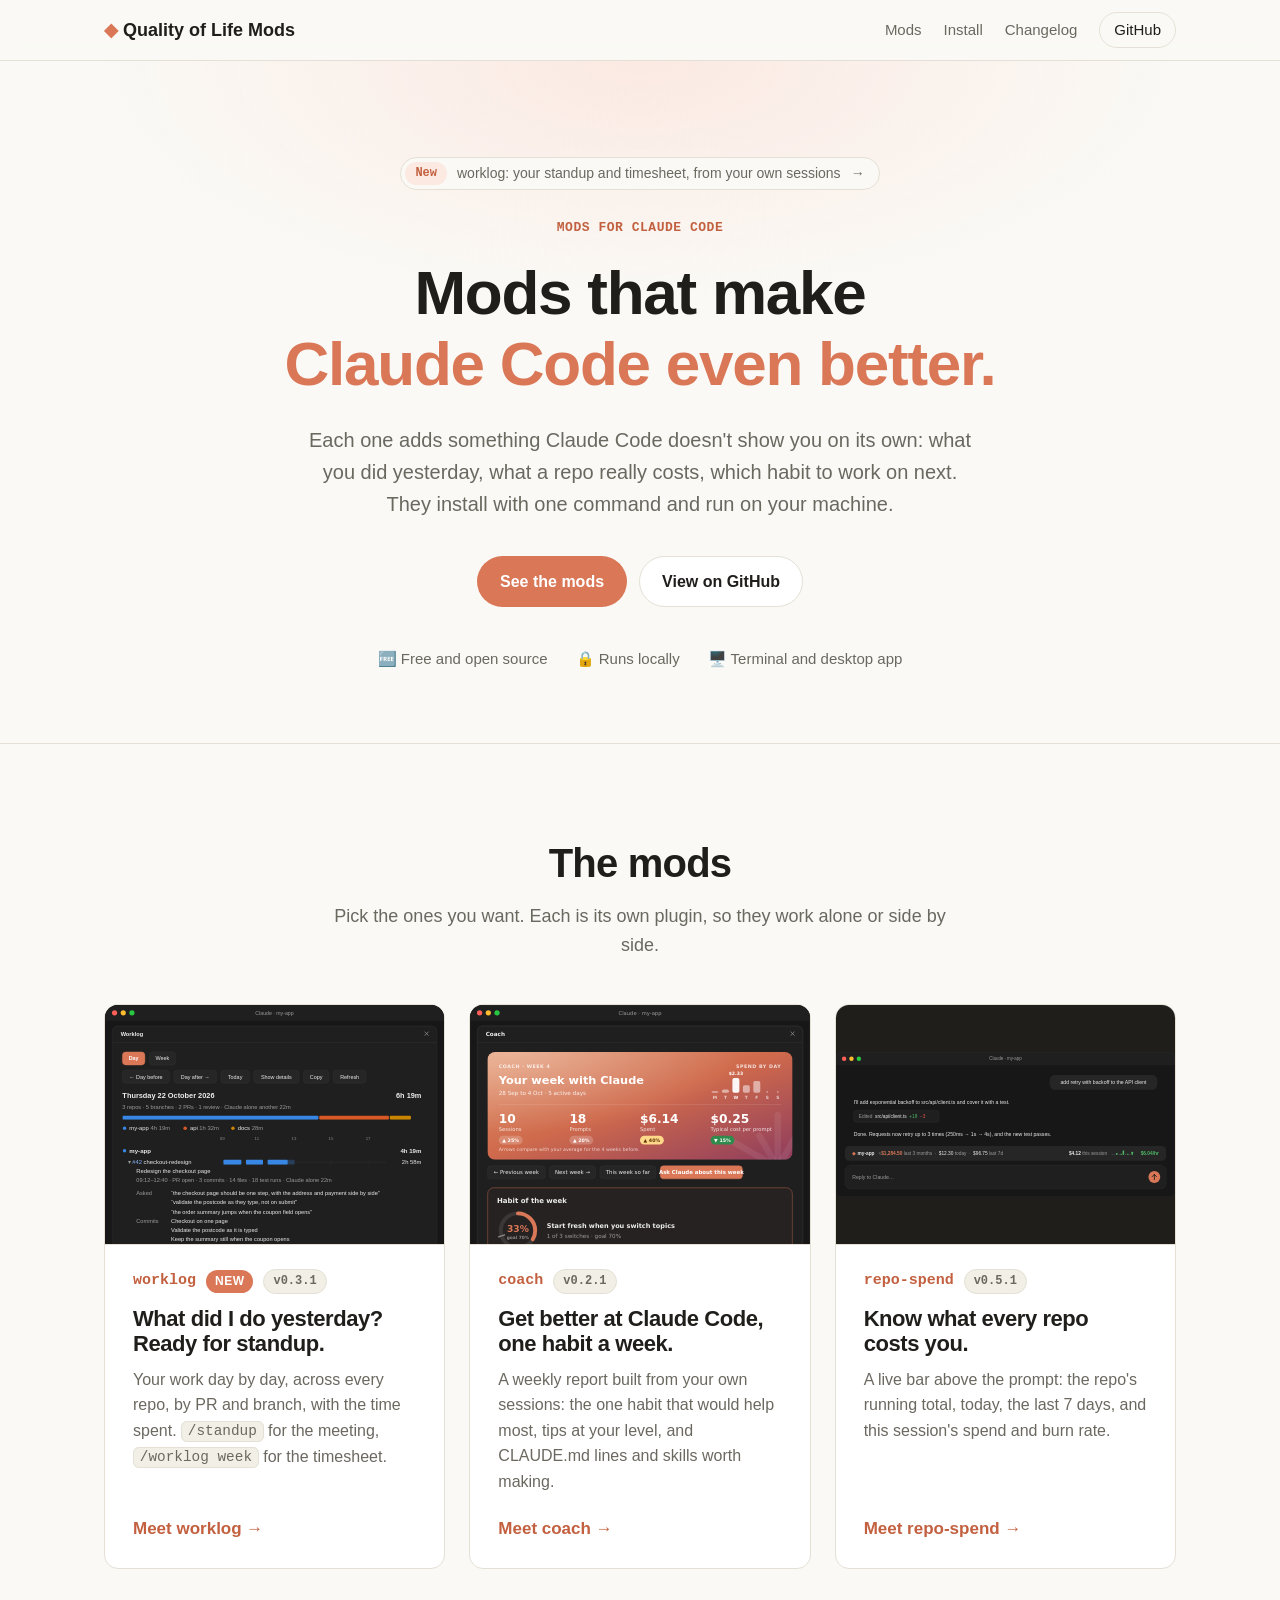
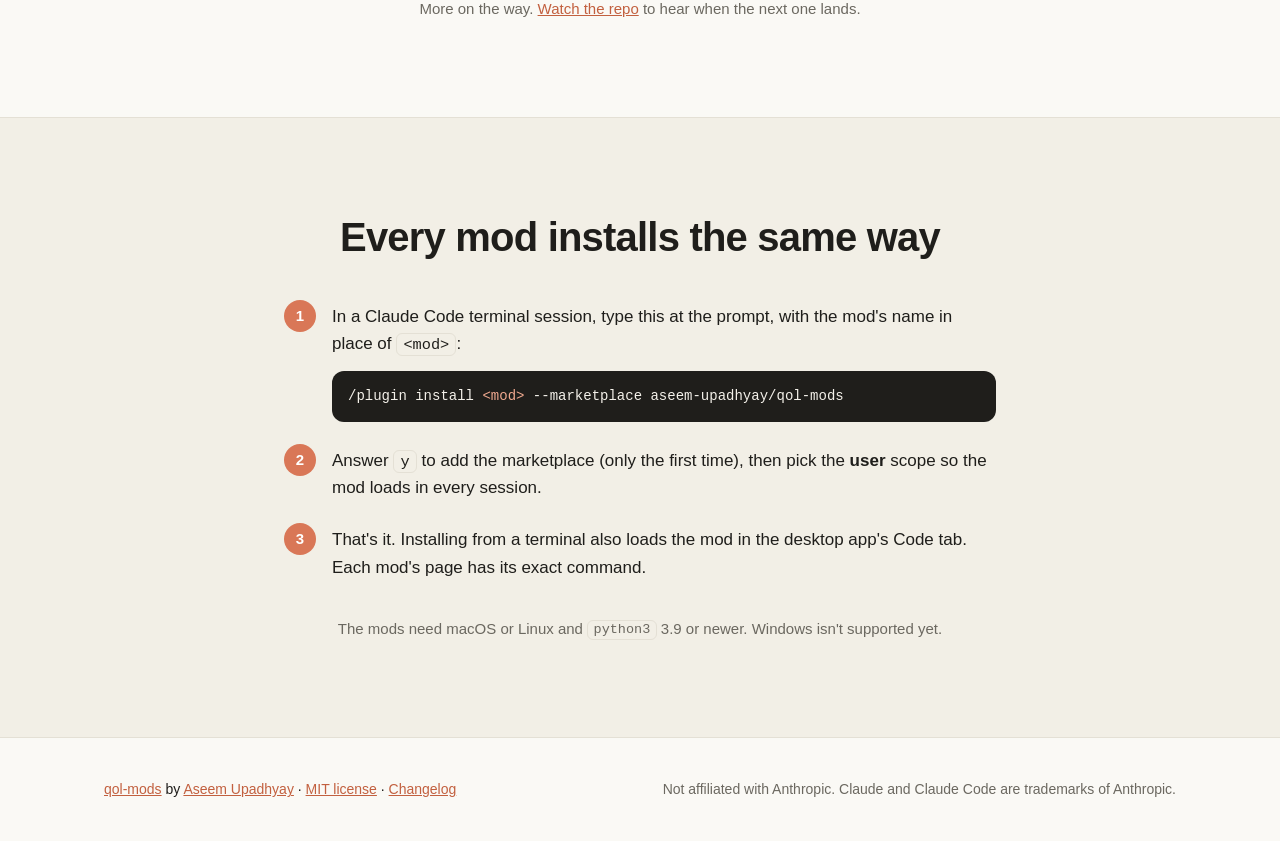
==== commit 3867e259: "Launch worklog: its own page, previews and preview cards worklog gets a page at /worklog/ and the fi" ====
--- a/docs/index.html
+++ b/docs/index.html
@@ -4,7 +4,8 @@
   <meta charset="utf-8">
   <meta name="viewport" content="width=device-width, initial-scale=1">
   <title>Quality of Life Mods · Mods that make Claude Code even better</title>
-  <meta name="description" content="Free, open-source mods for Claude Code. repo-spend shows what each repo costs, live above the prompt. coach picks one habit a week from your own sessions.">
+  <meta name="description" content="Free, open-source mods for Claude Code. worklog writes your standup and timesheet, coach picks one habit a week, repo-spend shows what each repo costs.">
+  <meta name="author" content="Aseem Upadhyay">
   <meta name="robots" content="index, follow, max-image-preview:large">
   <meta property="og:title" content="Quality of Life Mods · Mods that make Claude Code even better">
   <meta property="og:site_name" content="Quality of Life Mods">
@@ -13,14 +14,19 @@
   <meta property="og:locale" content="en_US">
   <meta property="og:url" content="https://qolmods.dev/">
   <meta property="og:image" content="https://qolmods.dev/assets/og.png">
+  <meta property="og:image:type" content="image/png">
   <meta property="og:image:width" content="1200">
   <meta property="og:image:height" content="627">
-  <meta property="og:image:alt" content="Quality of Life Mods: mods that make Claude Code even better. Cards for repo-spend, what every repo costs you, and coach, one habit a week.">
+  <meta property="og:image:alt" content="Quality of Life Mods: mods that make Claude Code even better. Cards for worklog, your day across every repo ready for standup, which is new; coach, one habit a week; and repo-spend, what every repo costs.">
   <meta name="twitter:card" content="summary_large_image">
-  <meta name="twitter:image:alt" content="Quality of Life Mods: mods that make Claude Code even better. Cards for repo-spend, what every repo costs you, and coach, one habit a week.">
+  <meta name="twitter:title" content="Quality of Life Mods · Mods that make Claude Code even better">
+  <meta name="twitter:description" content="Free, open-source mods for Claude Code, each one making the Claude Code experience better. Install with one command; nothing leaves your machine.">
+  <meta name="twitter:image" content="https://qolmods.dev/assets/og.png">
+  <meta name="twitter:image:alt" content="Quality of Life Mods: mods that make Claude Code even better. Cards for worklog, your day across every repo ready for standup, which is new; coach, one habit a week; and repo-spend, what every repo costs.">
   <link rel="canonical" href="https://qolmods.dev/">
   <meta name="theme-color" content="#D97757">
   <link rel="icon" href="/favicon.svg" type="image/svg+xml">
+  <link rel="apple-touch-icon" href="/apple-touch-icon.png">
   <link rel="stylesheet" href="style.css">
   <script type="application/ld+json">
   {
@@ -30,14 +36,38 @@
         "@type": "WebSite",
         "name": "Quality of Life Mods",
         "alternateName": "qol-mods",
-        "url": "https://qolmods.dev/"
+        "url": "https://qolmods.dev/",
+        "@id": "https://qolmods.dev/#website",
+        "description": "Free, open-source mods that make Claude Code even better.",
+        "inLanguage": "en",
+        "publisher": {
+          "@type": "Person",
+          "name": "Aseem Upadhyay",
+          "url": "https://github.com/aseem-upadhyay"
+        }
       },
       {
         "@type": "ItemList",
         "name": "Mods for Claude Code",
         "itemListElement": [
-          { "@type": "ListItem", "position": 1, "name": "coach", "url": "https://qolmods.dev/coach/" },
-          { "@type": "ListItem", "position": 2, "name": "repo-spend", "url": "https://qolmods.dev/repo-spend/" }
+          {
+            "@type": "ListItem",
+            "position": 1,
+            "name": "worklog",
+            "url": "https://qolmods.dev/worklog/"
+          },
+          {
+            "@type": "ListItem",
+            "position": 2,
+            "name": "coach",
+            "url": "https://qolmods.dev/coach/"
+          },
+          {
+            "@type": "ListItem",
+            "position": 3,
+            "name": "repo-spend",
+            "url": "https://qolmods.dev/repo-spend/"
+          }
         ]
       }
     ]
@@ -61,10 +91,10 @@
     <!-- Hero -->
     <section class="hero">
       <div class="wrap">
-        <a class="release" href="coach/"><span class="release-tag">New</span> coach: one habit a week, from your own sessions <span aria-hidden="true">→</span></a>
+        <a class="release" href="worklog/"><span class="release-tag">New</span> worklog: your standup and timesheet, from your own sessions <span aria-hidden="true">→</span></a>
         <p class="eyebrow">Mods for Claude Code</p>
         <h1>Mods that make<br><span class="accent">Claude Code even better.</span></h1>
-        <p class="lede">Each one adds something Claude Code doesn't show you on its own: what a repo really costs, which habit to work on next. They install with one command and run on your machine.</p>
+        <p class="lede">Each one adds something Claude Code doesn't show you on its own: what you did yesterday, what a repo really costs, which habit to work on next. They install with one command and run on your machine.</p>
         <div class="hero-cta">
           <a class="btn btn-primary" href="#mods">See the mods</a>
           <a class="btn btn-ghost" href="https://github.com/aseem-upadhyay/qol-mods">View on GitHub</a>
@@ -83,6 +113,21 @@
         <h2 id="mods-title">The mods</h2>
         <p class="section-lede">Pick the ones you want. Each is its own plugin, so they work alone or side by side.</p>
         <div class="mod-cards">
+          <a class="mod-card" href="worklog/">
+            <div class="mod-card-shot">
+              <img src="assets/worklog/preview-desktop.svg" width="780" height="1109" loading="lazy" alt="The worklog pane in the Claude desktop app: Thursday, 6h 19m across three repos, each branch on a timeline of the day.">
+            </div>
+            <div class="mod-card-body">
+              <div class="mod-card-head">
+                <span class="mod-card-name">worklog</span>
+                <span class="badge">New</span>
+                <span class="badge badge-quiet">v0.3.1</span>
+              </div>
+              <h3>What did I do yesterday? Ready for standup.</h3>
+              <p>Your work day by day, across every repo, by PR and branch, with the time spent. <code>/standup</code> for the meeting, <code>/worklog week</code> for the timesheet.</p>
+              <span class="mod-card-more">Meet worklog <span aria-hidden="true">→</span></span>
+            </div>
+          </a>
           <a class="mod-card" href="coach/">
             <div class="mod-card-shot">
               <img src="assets/coach/preview-desktop.svg" width="780" height="1010" loading="lazy" alt="The coach report in the Claude desktop app: last week's sessions, prompts and spend, and the habit of the week.">
@@ -90,7 +135,6 @@
             <div class="mod-card-body">
               <div class="mod-card-head">
                 <span class="mod-card-name">coach</span>
-                <span class="badge">New</span>
                 <span class="badge badge-quiet">v0.2.1</span>
               </div>
               <h3>Get better at Claude Code, one habit a week.</h3>
--- a/docs/style.css
+++ b/docs/style.css
@@ -481,7 +481,7 @@
 /* The mods, on the home page */
 .mod-cards {
   display: grid;
-  grid-template-columns: repeat(2, minmax(0, 1fr));
+  grid-template-columns: repeat(3, minmax(0, 1fr));
   gap: 24px;
   margin-top: 44px;
 }
@@ -743,6 +743,12 @@
   }
 }
 
+@media (max-width: 1000px) {
+  .mod-cards {
+    grid-template-columns: repeat(2, minmax(0, 1fr));
+  }
+}
+
 @media (max-width: 760px) {
   .mod-cards {
     grid-template-columns: minmax(0, 1fr);
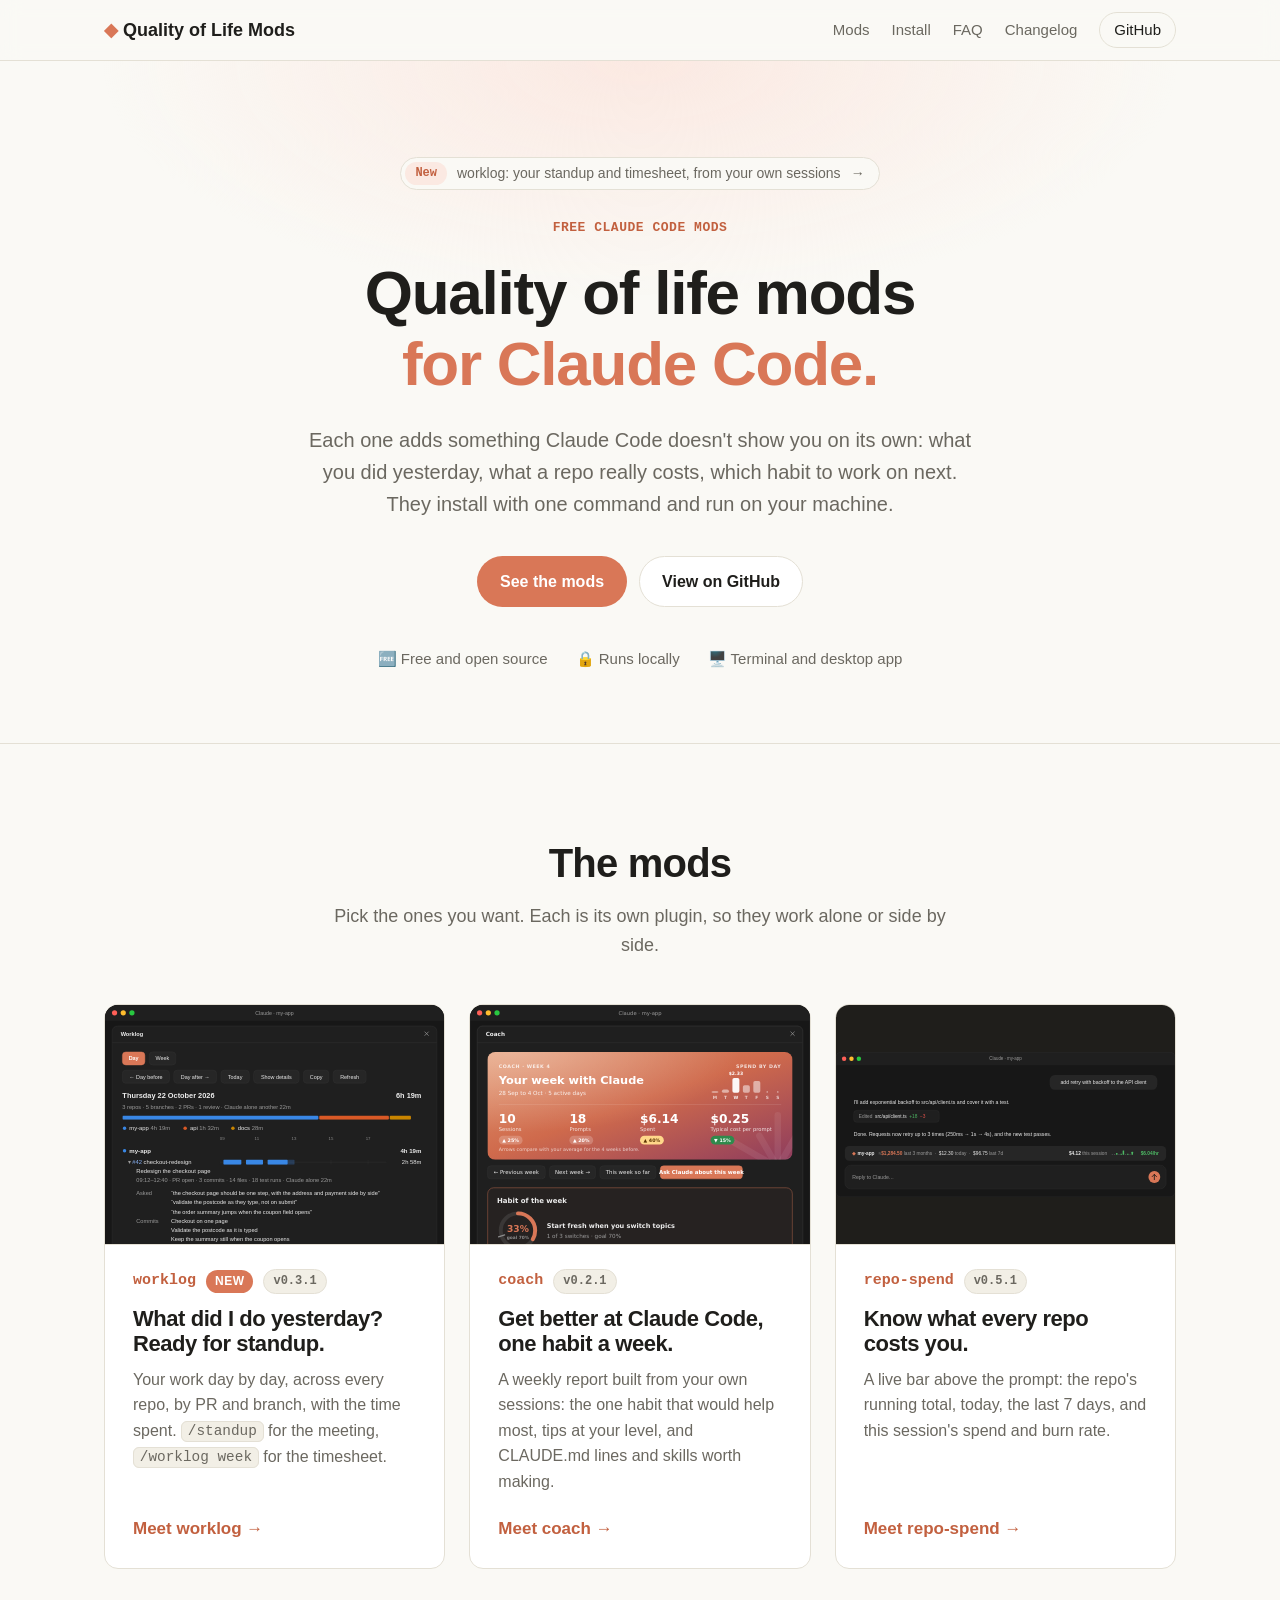
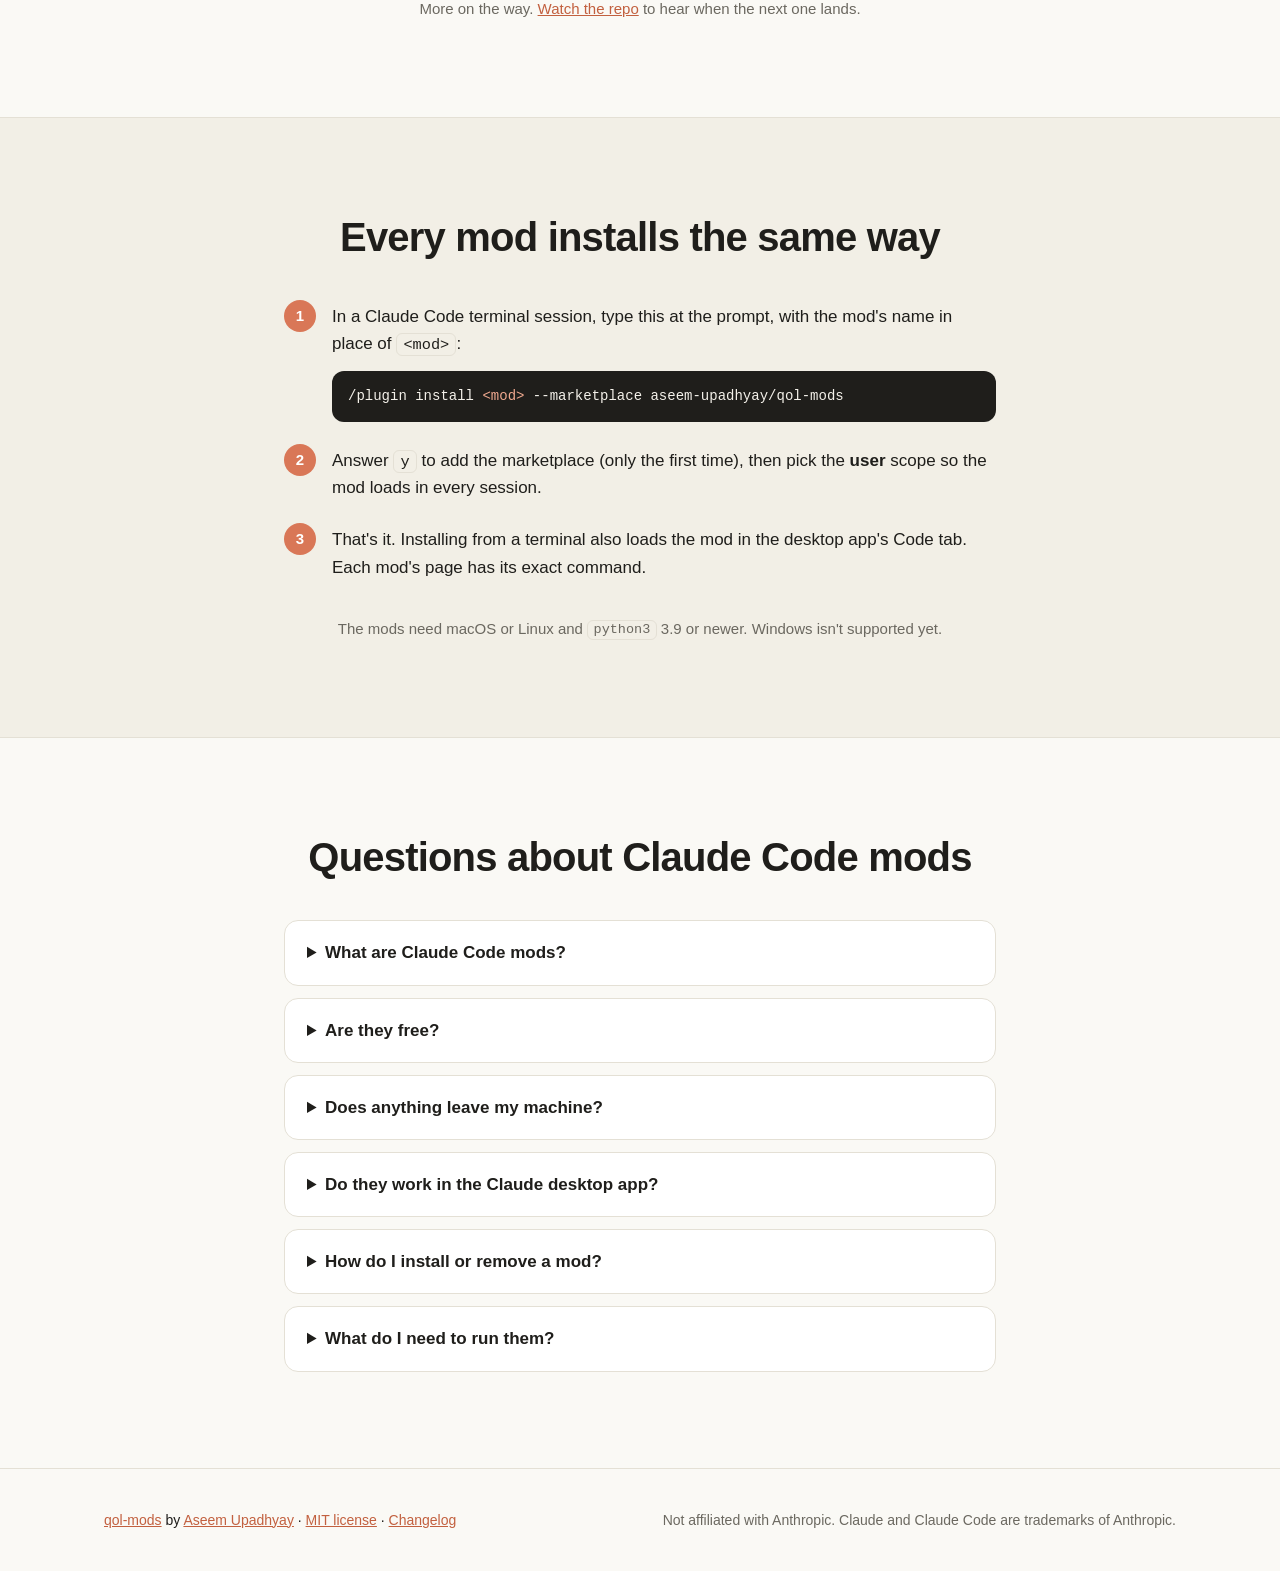
==== commit ba8db172: "Point the landing page at "Claude Code mods" searches The title, description and H1 now carry both "" ====
--- a/docs/index.html
+++ b/docs/index.html
@@ -3,13 +3,13 @@
 <head>
   <meta charset="utf-8">
   <meta name="viewport" content="width=device-width, initial-scale=1">
-  <title>Quality of Life Mods · Mods that make Claude Code even better</title>
-  <meta name="description" content="Free, open-source mods for Claude Code. worklog writes your standup and timesheet, coach picks one habit a week, repo-spend shows what each repo costs.">
+  <title>Claude Code Mods · Quality of Life Mods</title>
+  <meta name="description" content="Free, open-source Claude Code mods. worklog writes your standup and timesheet, coach picks one habit a week, repo-spend shows what each repo costs.">
   <meta name="author" content="Aseem Upadhyay">
   <meta name="robots" content="index, follow, max-image-preview:large">
-  <meta property="og:title" content="Quality of Life Mods · Mods that make Claude Code even better">
+  <meta property="og:title" content="Claude Code Mods · Quality of Life Mods">
   <meta property="og:site_name" content="Quality of Life Mods">
-  <meta property="og:description" content="Free, open-source mods for Claude Code, each one making the Claude Code experience better. Install with one command; nothing leaves your machine.">
+  <meta property="og:description" content="Free, open-source quality of life mods that make Claude Code even better. Install with one command; nothing leaves your machine.">
   <meta property="og:type" content="website">
   <meta property="og:locale" content="en_US">
   <meta property="og:url" content="https://qolmods.dev/">
@@ -19,8 +19,8 @@
   <meta property="og:image:height" content="627">
   <meta property="og:image:alt" content="Quality of Life Mods: mods that make Claude Code even better. Cards for worklog, your day across every repo ready for standup, which is new; coach, one habit a week; and repo-spend, what every repo costs.">
   <meta name="twitter:card" content="summary_large_image">
-  <meta name="twitter:title" content="Quality of Life Mods · Mods that make Claude Code even better">
-  <meta name="twitter:description" content="Free, open-source mods for Claude Code, each one making the Claude Code experience better. Install with one command; nothing leaves your machine.">
+  <meta name="twitter:title" content="Claude Code Mods · Quality of Life Mods">
+  <meta name="twitter:description" content="Free, open-source quality of life mods that make Claude Code even better. Install with one command; nothing leaves your machine.">
   <meta name="twitter:image" content="https://qolmods.dev/assets/og.png">
   <meta name="twitter:image:alt" content="Quality of Life Mods: mods that make Claude Code even better. Cards for worklog, your day across every repo ready for standup, which is new; coach, one habit a week; and repo-spend, what every repo costs.">
   <link rel="canonical" href="https://qolmods.dev/">
@@ -69,6 +69,41 @@
             "url": "https://qolmods.dev/repo-spend/"
           }
         ]
+      },
+      {
+        "@type": "FAQPage",
+        "mainEntity": [
+          {
+            "@type": "Question",
+            "name": "What are Claude Code mods?",
+            "acceptedAnswer": { "@type": "Answer", "text": "Mods are plugins that change how Claude Code looks or behaves: a pane beside the chat, a bar above the prompt, a new slash command, a hook on tool calls. The quality of life mods here each add something Claude Code doesn't show you on its own, like your standup, a repo's running cost or the habit to work on next." }
+          },
+          {
+            "@type": "Question",
+            "name": "Are they free?",
+            "acceptedAnswer": { "@type": "Answer", "text": "Yes. Every mod is free and open source under the MIT license, and the code is on GitHub for you to read before you install." }
+          },
+          {
+            "@type": "Question",
+            "name": "Does anything leave my machine?",
+            "acceptedAnswer": { "@type": "Answer", "text": "No. The mods read the session logs Claude Code already keeps and make no network calls of their own. The only exceptions are opt-in: coach can grade your prompts with a model, and worklog can read your pull requests through your gh login." }
+          },
+          {
+            "@type": "Question",
+            "name": "Do they work in the Claude desktop app?",
+            "acceptedAnswer": { "@type": "Answer", "text": "Yes. Install a mod once from a terminal session and it loads in the terminal and in the desktop app's Code tab." }
+          },
+          {
+            "@type": "Question",
+            "name": "How do I install or remove a mod?",
+            "acceptedAnswer": { "@type": "Answer", "text": "Install with /plugin install <mod> --marketplace aseem-upadhyay/qol-mods. Remove one with claude plugin uninstall <mod>@qol-mods." }
+          },
+          {
+            "@type": "Question",
+            "name": "What do I need to run them?",
+            "acceptedAnswer": { "@type": "Answer", "text": "macOS or Linux, and python3 3.9 or newer. Windows isn't supported yet." }
+          }
+        ]
       }
     ]
   }
@@ -81,6 +116,7 @@
       <nav aria-label="Sections">
         <a href="#mods">Mods</a>
         <a href="#install">Install</a>
+        <a href="#faq">FAQ</a>
         <a href="https://github.com/aseem-upadhyay/qol-mods/releases">Changelog</a>
         <a class="nav-gh" href="https://github.com/aseem-upadhyay/qol-mods">GitHub</a>
       </nav>
@@ -92,8 +128,8 @@
     <section class="hero">
       <div class="wrap">
         <a class="release" href="worklog/"><span class="release-tag">New</span> worklog: your standup and timesheet, from your own sessions <span aria-hidden="true">→</span></a>
-        <p class="eyebrow">Mods for Claude Code</p>
-        <h1>Mods that make<br><span class="accent">Claude Code even better.</span></h1>
+        <p class="eyebrow">Free Claude Code mods</p>
+        <h1>Quality of life mods<br><span class="accent">for Claude Code.</span></h1>
         <p class="lede">Each one adds something Claude Code doesn't show you on its own: what you did yesterday, what a repo really costs, which habit to work on next. They install with one command and run on your machine.</p>
         <div class="hero-cta">
           <a class="btn btn-primary" href="#mods">See the mods</a>
@@ -178,6 +214,39 @@
         <p class="reqs">The mods need macOS or Linux and <code>python3</code> 3.9 or newer. Windows isn't supported yet.</p>
       </div>
     </section>
+
+    <!-- FAQ -->
+    <section class="faq" id="faq" aria-labelledby="faq-title">
+      <div class="wrap faq-inner">
+        <h2 id="faq-title">Questions about Claude Code mods</h2>
+        <div class="faq-list">
+          <details>
+            <summary>What are Claude Code mods?</summary>
+            <p>Mods are plugins that change how Claude Code looks or behaves: a pane beside the chat, a bar above the prompt, a new slash command, a hook on tool calls. The quality of life mods here each add something Claude Code doesn't show you on its own, like your standup, a repo's running cost or the habit to work on next.</p>
+          </details>
+          <details>
+            <summary>Are they free?</summary>
+            <p>Yes. Every mod is free and open source under the MIT license, and the code is <a href="https://github.com/aseem-upadhyay/qol-mods">on GitHub</a> for you to read before you install.</p>
+          </details>
+          <details>
+            <summary>Does anything leave my machine?</summary>
+            <p>No. The mods read the session logs Claude Code already keeps and make no network calls of their own. The only exceptions are opt-in: coach can grade your prompts with a model, and worklog can read your pull requests through your <code>gh</code> login.</p>
+          </details>
+          <details>
+            <summary>Do they work in the Claude desktop app?</summary>
+            <p>Yes. Install a mod once from a terminal session and it loads in the terminal and in the desktop app's Code tab.</p>
+          </details>
+          <details>
+            <summary>How do I install or remove a mod?</summary>
+            <p>Install with <code>/plugin install &lt;mod&gt; --marketplace aseem-upadhyay/qol-mods</code> (see <a href="#install">the steps above</a>). Remove one with <code>claude plugin uninstall &lt;mod&gt;@qol-mods</code>.</p>
+          </details>
+          <details>
+            <summary>What do I need to run them?</summary>
+            <p>macOS or Linux, and <code>python3</code> 3.9 or newer. Windows isn't supported yet.</p>
+          </details>
+        </div>
+      </div>
+    </section>
   </main>
 
   <footer class="footer">
--- a/docs/style.css
+++ b/docs/style.css
@@ -714,6 +714,51 @@
   font-size: 15px;
 }
 
+/* FAQ */
+.faq {
+  padding: 96px 0;
+  border-top: 1px solid var(--border);
+}
+
+.faq-inner {
+  max-width: 760px;
+}
+
+.faq h2 {
+  font-size: clamp(28px, 4vw, 40px);
+  font-weight: 800;
+  text-align: center;
+}
+
+.faq-list {
+  margin: 40px 0 0;
+  display: grid;
+  gap: 12px;
+}
+
+.faq details {
+  background: var(--surface);
+  border: 1px solid var(--border);
+  border-radius: var(--radius);
+  padding: 18px 22px;
+}
+
+.faq summary {
+  cursor: pointer;
+  font-weight: 700;
+}
+
+.faq details p {
+  margin: 12px 0 0;
+  color: var(--muted);
+}
+
+/* Long commands wrap inside an answer */
+.faq details code {
+  white-space: normal;
+  overflow-wrap: anywhere;
+}
+
 /* Footer */
 .footer {
   padding: 40px 0;
@@ -775,7 +820,8 @@
 
   .mod,
   .together,
-  .install {
+  .install,
+  .faq {
     padding: 64px 0;
   }
 
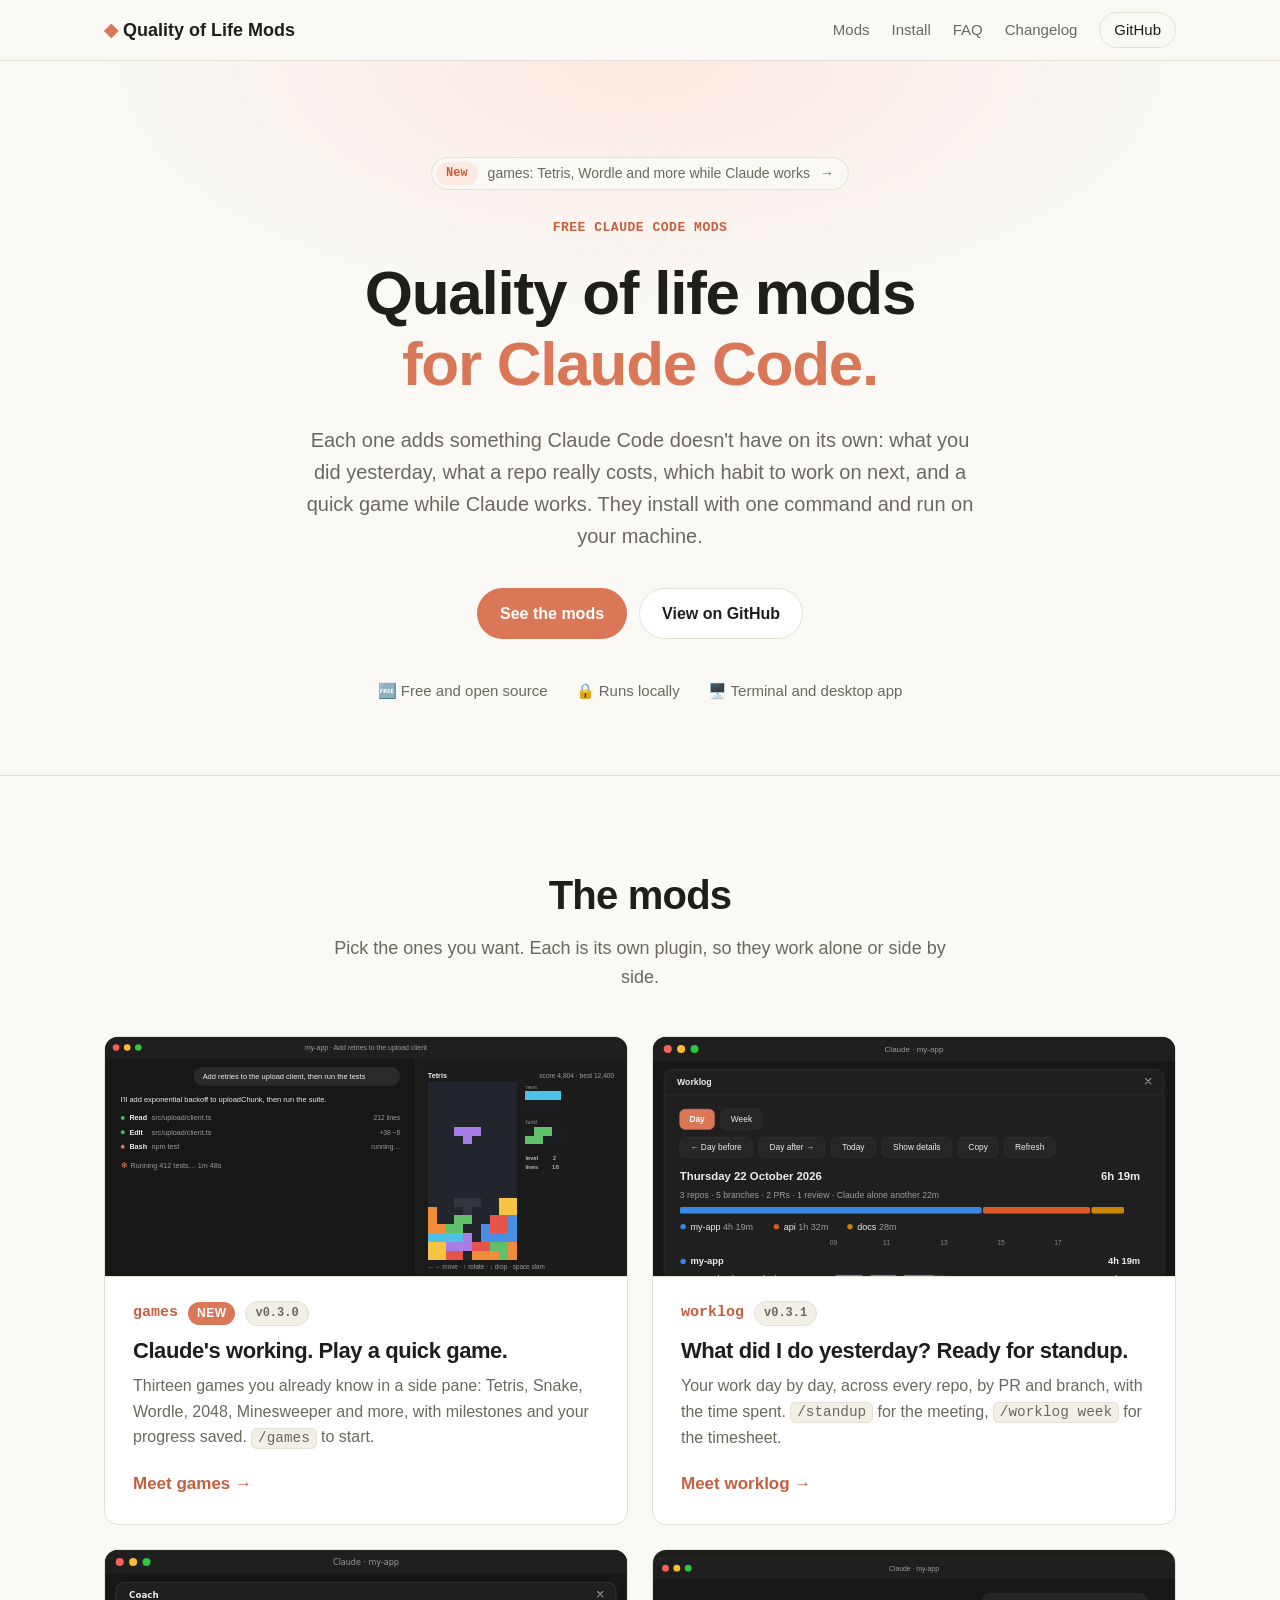
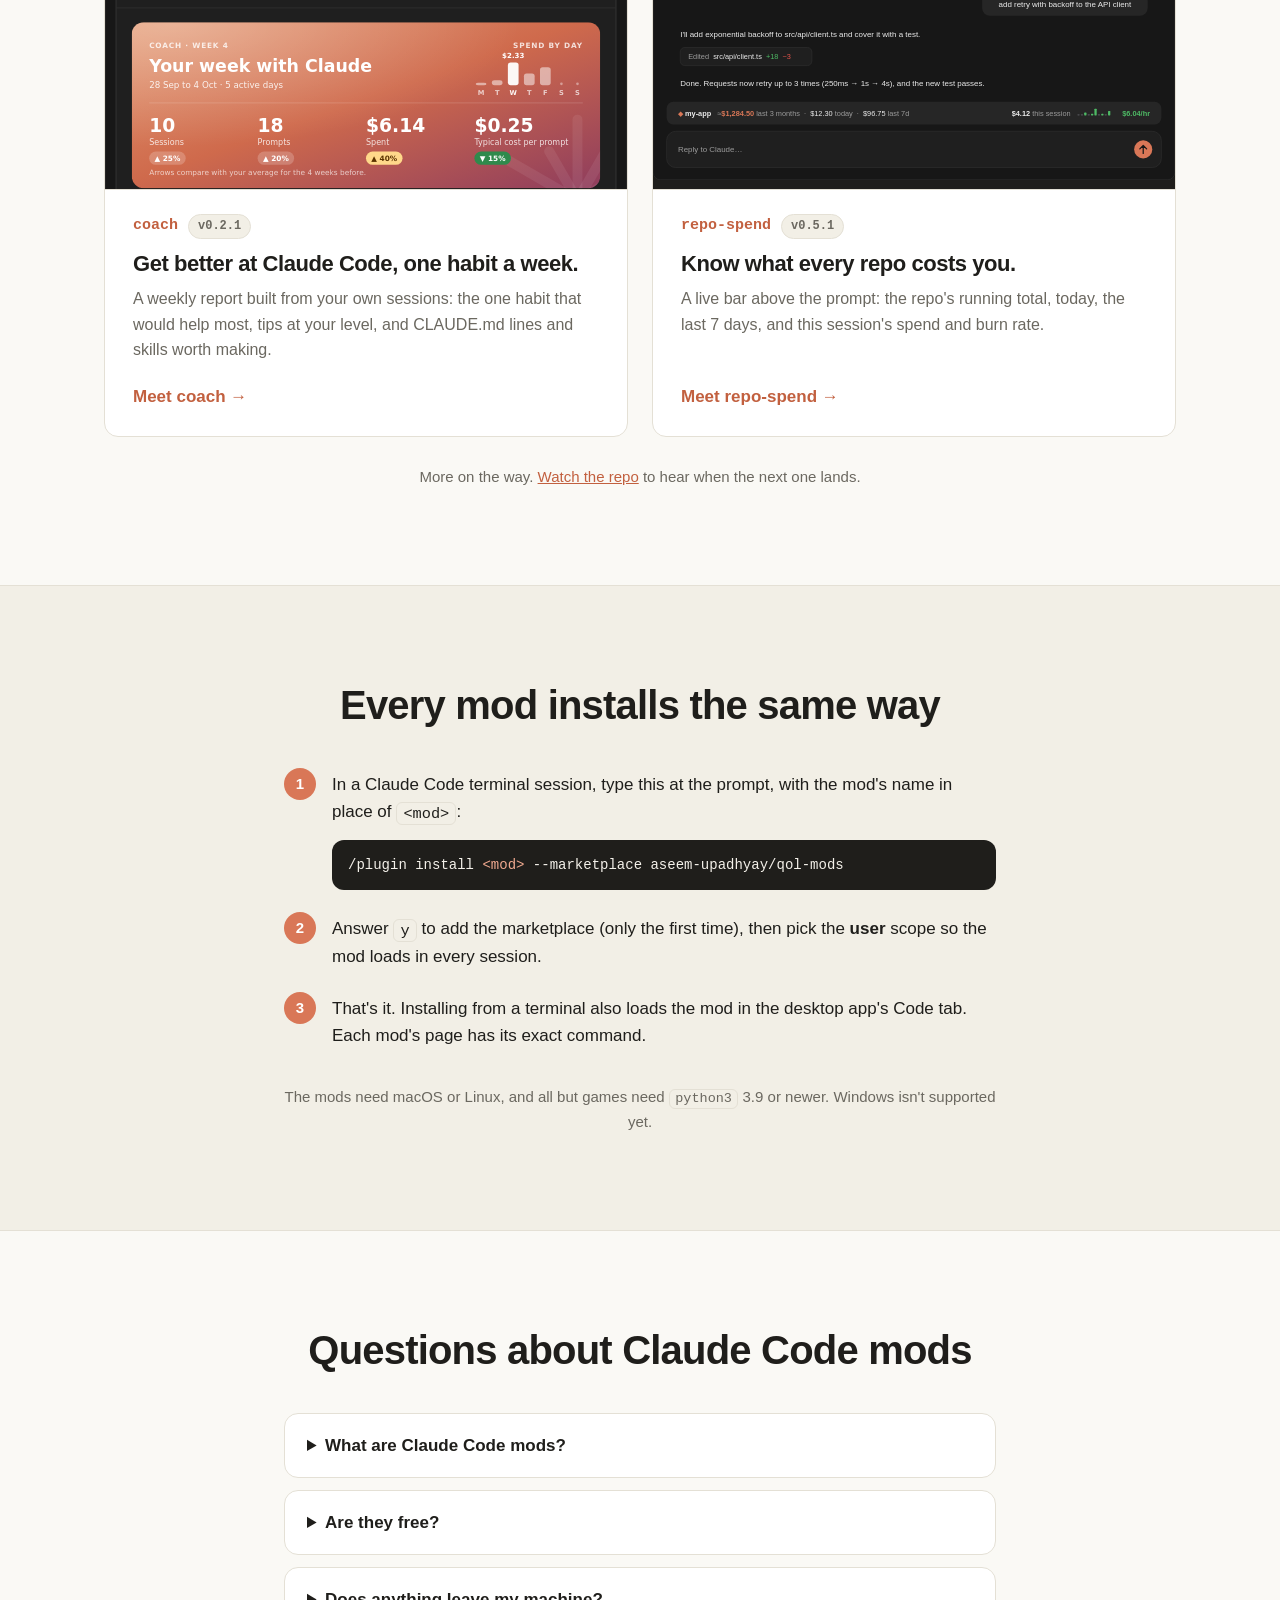
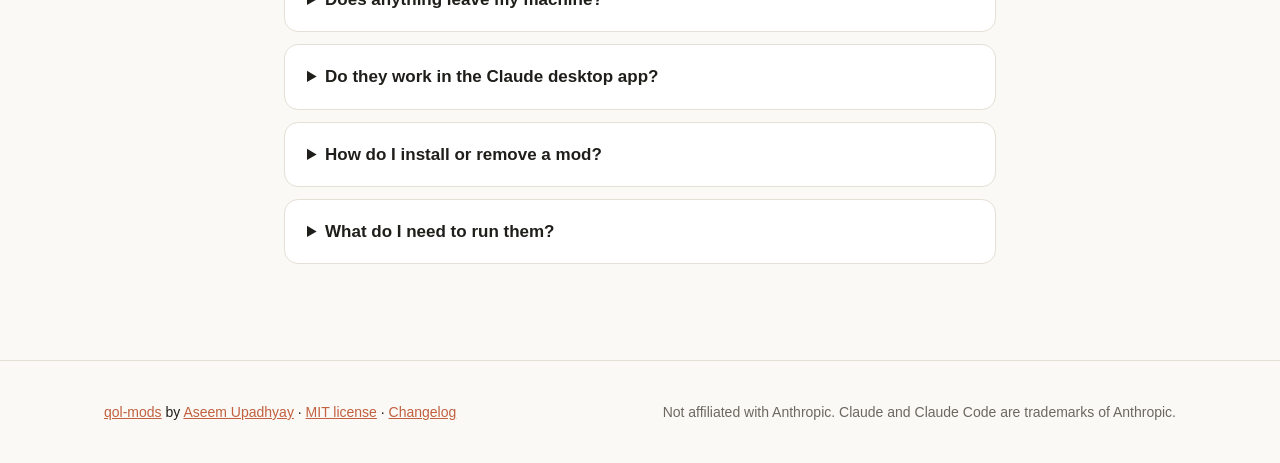
==== commit 3ec8a078: "Launch games: its own page, previews and preview cards games gets a page at /games/ and the first ca" ====
--- a/docs/index.html
+++ b/docs/index.html
@@ -4,7 +4,7 @@
   <meta charset="utf-8">
   <meta name="viewport" content="width=device-width, initial-scale=1">
   <title>Claude Code Mods · Quality of Life Mods</title>
-  <meta name="description" content="Free, open-source Claude Code mods. worklog writes your standup and timesheet, coach picks one habit a week, repo-spend shows what each repo costs.">
+  <meta name="description" content="Free, open-source Claude Code mods. games puts Tetris, Wordle and more beside Claude, worklog writes your standup, coach picks a habit, repo-spend tracks cost.">
   <meta name="author" content="Aseem Upadhyay">
   <meta name="robots" content="index, follow, max-image-preview:large">
   <meta property="og:title" content="Claude Code Mods · Quality of Life Mods">
@@ -17,12 +17,12 @@
   <meta property="og:image:type" content="image/png">
   <meta property="og:image:width" content="1200">
   <meta property="og:image:height" content="627">
-  <meta property="og:image:alt" content="Quality of Life Mods: mods that make Claude Code even better. Cards for worklog, your day across every repo ready for standup, which is new; coach, one habit a week; and repo-spend, what every repo costs.">
+  <meta property="og:image:alt" content="Quality of Life Mods: mods that make Claude Code even better. Cards for games, a quick game while Claude works, which is new; worklog, your standup across every repo; coach, one habit a week; and repo-spend, what every repo costs, live.">
   <meta name="twitter:card" content="summary_large_image">
   <meta name="twitter:title" content="Claude Code Mods · Quality of Life Mods">
   <meta name="twitter:description" content="Free, open-source quality of life mods that make Claude Code even better. Install with one command; nothing leaves your machine.">
   <meta name="twitter:image" content="https://qolmods.dev/assets/og.png">
-  <meta name="twitter:image:alt" content="Quality of Life Mods: mods that make Claude Code even better. Cards for worklog, your day across every repo ready for standup, which is new; coach, one habit a week; and repo-spend, what every repo costs.">
+  <meta name="twitter:image:alt" content="Quality of Life Mods: mods that make Claude Code even better. Cards for games, a quick game while Claude works, which is new; worklog, your standup across every repo; coach, one habit a week; and repo-spend, what every repo costs, live.">
   <link rel="canonical" href="https://qolmods.dev/">
   <meta name="theme-color" content="#D97757">
   <link rel="icon" href="/favicon.svg" type="image/svg+xml">
@@ -53,18 +53,24 @@
           {
             "@type": "ListItem",
             "position": 1,
+            "name": "games",
+            "url": "https://qolmods.dev/games/"
+          },
+          {
+            "@type": "ListItem",
+            "position": 2,
             "name": "worklog",
             "url": "https://qolmods.dev/worklog/"
           },
           {
             "@type": "ListItem",
-            "position": 2,
+            "position": 3,
             "name": "coach",
             "url": "https://qolmods.dev/coach/"
           },
           {
             "@type": "ListItem",
-            "position": 3,
+            "position": 4,
             "name": "repo-spend",
             "url": "https://qolmods.dev/repo-spend/"
           }
@@ -76,7 +82,7 @@
           {
             "@type": "Question",
             "name": "What are Claude Code mods?",
-            "acceptedAnswer": { "@type": "Answer", "text": "Mods are plugins that change how Claude Code looks or behaves: a pane beside the chat, a bar above the prompt, a new slash command, a hook on tool calls. The quality of life mods here each add something Claude Code doesn't show you on its own, like your standup, a repo's running cost or the habit to work on next." }
+            "acceptedAnswer": { "@type": "Answer", "text": "Mods are plugins that change how Claude Code looks or behaves: a pane beside the chat, a bar above the prompt, a new slash command, a hook on tool calls. The quality of life mods here each add something Claude Code doesn't have on its own, like your standup, a repo's running cost, the habit to work on next, or a quick game while Claude works." }
           },
           {
             "@type": "Question",
@@ -86,7 +92,7 @@
           {
             "@type": "Question",
             "name": "Does anything leave my machine?",
-            "acceptedAnswer": { "@type": "Answer", "text": "No. The mods read the session logs Claude Code already keeps and make no network calls of their own. The only exceptions are opt-in: coach can grade your prompts with a model, and worklog can read your pull requests through your gh login." }
+            "acceptedAnswer": { "@type": "Answer", "text": "No. The mods read the session logs Claude Code already keeps and make no network calls of their own; games keeps only your scores. The only exceptions are opt-in: coach can grade your prompts with a model, and worklog can read your pull requests through your gh login." }
           },
           {
             "@type": "Question",
@@ -101,7 +107,7 @@
           {
             "@type": "Question",
             "name": "What do I need to run them?",
-            "acceptedAnswer": { "@type": "Answer", "text": "macOS or Linux, and python3 3.9 or newer. Windows isn't supported yet." }
+            "acceptedAnswer": { "@type": "Answer", "text": "macOS or Linux. worklog, coach and repo-spend also need python3 3.9 or newer; games needs nothing beyond Claude Code. Windows isn't supported yet." }
           }
         ]
       }
@@ -127,10 +133,10 @@
     <!-- Hero -->
     <section class="hero">
       <div class="wrap">
-        <a class="release" href="worklog/"><span class="release-tag">New</span> worklog: your standup and timesheet, from your own sessions <span aria-hidden="true">→</span></a>
+        <a class="release" href="games/"><span class="release-tag">New</span> games: Tetris, Wordle and more while Claude works <span aria-hidden="true">→</span></a>
         <p class="eyebrow">Free Claude Code mods</p>
         <h1>Quality of life mods<br><span class="accent">for Claude Code.</span></h1>
-        <p class="lede">Each one adds something Claude Code doesn't show you on its own: what you did yesterday, what a repo really costs, which habit to work on next. They install with one command and run on your machine.</p>
+        <p class="lede">Each one adds something Claude Code doesn't have on its own: what you did yesterday, what a repo really costs, which habit to work on next, and a quick game while Claude works. They install with one command and run on your machine.</p>
         <div class="hero-cta">
           <a class="btn btn-primary" href="#mods">See the mods</a>
           <a class="btn btn-ghost" href="https://github.com/aseem-upadhyay/qol-mods">View on GitHub</a>
@@ -149,6 +155,21 @@
         <h2 id="mods-title">The mods</h2>
         <p class="section-lede">Pick the ones you want. Each is its own plugin, so they work alone or side by side.</p>
         <div class="mod-cards">
+          <a class="mod-card" href="games/">
+            <div class="mod-card-shot">
+              <img class="fit-right" src="assets/games/preview-desktop.svg" width="941" height="518" loading="lazy" alt="The games pane docked beside a Claude conversation in the desktop app: a Tetris game under way while Claude runs the tests.">
+            </div>
+            <div class="mod-card-body">
+              <div class="mod-card-head">
+                <span class="mod-card-name">games</span>
+                <span class="badge">New</span>
+                <span class="badge badge-quiet">v0.3.0</span>
+              </div>
+              <h3>Claude's working. Play a quick game.</h3>
+              <p>Thirteen games you already know in a side pane: Tetris, Snake, Wordle, 2048, Minesweeper and more, with milestones and your progress saved. <code>/games</code> to start.</p>
+              <span class="mod-card-more">Meet games <span aria-hidden="true">→</span></span>
+            </div>
+          </a>
           <a class="mod-card" href="worklog/">
             <div class="mod-card-shot">
               <img src="assets/worklog/preview-desktop.svg" width="780" height="1109" loading="lazy" alt="The worklog pane in the Claude desktop app: Thursday, 6h 19m across three repos, each branch on a timeline of the day.">
@@ -156,7 +177,6 @@
             <div class="mod-card-body">
               <div class="mod-card-head">
                 <span class="mod-card-name">worklog</span>
-                <span class="badge">New</span>
                 <span class="badge badge-quiet">v0.3.1</span>
               </div>
               <h3>What did I do yesterday? Ready for standup.</h3>
@@ -211,7 +231,7 @@
           <li><p>Answer <kbd>y</kbd> to add the marketplace (only the first time), then pick the <strong>user</strong> scope so the mod loads in every session.</p></li>
           <li><p>That's it. Installing from a terminal also loads the mod in the desktop app's Code tab. Each mod's page has its exact command.</p></li>
         </ol>
-        <p class="reqs">The mods need macOS or Linux and <code>python3</code> 3.9 or newer. Windows isn't supported yet.</p>
+        <p class="reqs">The mods need macOS or Linux, and all but games need <code>python3</code> 3.9 or newer. Windows isn't supported yet.</p>
       </div>
     </section>
 
@@ -222,7 +242,7 @@
         <div class="faq-list">
           <details>
             <summary>What are Claude Code mods?</summary>
-            <p>Mods are plugins that change how Claude Code looks or behaves: a pane beside the chat, a bar above the prompt, a new slash command, a hook on tool calls. The quality of life mods here each add something Claude Code doesn't show you on its own, like your standup, a repo's running cost or the habit to work on next.</p>
+            <p>Mods are plugins that change how Claude Code looks or behaves: a pane beside the chat, a bar above the prompt, a new slash command, a hook on tool calls. The quality of life mods here each add something Claude Code doesn't have on its own, like your standup, a repo's running cost, the habit to work on next, or a quick game while Claude works.</p>
           </details>
           <details>
             <summary>Are they free?</summary>
@@ -230,7 +250,7 @@
           </details>
           <details>
             <summary>Does anything leave my machine?</summary>
-            <p>No. The mods read the session logs Claude Code already keeps and make no network calls of their own. The only exceptions are opt-in: coach can grade your prompts with a model, and worklog can read your pull requests through your <code>gh</code> login.</p>
+            <p>No. The mods read the session logs Claude Code already keeps and make no network calls of their own; games keeps only your scores. The only exceptions are opt-in: coach can grade your prompts with a model, and worklog can read your pull requests through your <code>gh</code> login.</p>
           </details>
           <details>
             <summary>Do they work in the Claude desktop app?</summary>
@@ -242,7 +262,7 @@
           </details>
           <details>
             <summary>What do I need to run them?</summary>
-            <p>macOS or Linux, and <code>python3</code> 3.9 or newer. Windows isn't supported yet.</p>
+            <p>macOS or Linux. worklog, coach and repo-spend also need <code>python3</code> 3.9 or newer; games needs nothing beyond Claude Code. Windows isn't supported yet.</p>
           </details>
         </div>
       </div>
--- a/docs/style.css
+++ b/docs/style.css
@@ -481,7 +481,7 @@
 /* The mods, on the home page */
 .mod-cards {
   display: grid;
-  grid-template-columns: repeat(3, minmax(0, 1fr));
+  grid-template-columns: repeat(2, minmax(0, 1fr));
   gap: 24px;
   margin-top: 44px;
 }
@@ -517,6 +517,11 @@
   height: 100%;
   object-fit: cover;
   object-position: top center;
+}
+
+/* A preview whose subject is on its right, such as games' pane */
+.mod-card-shot .fit-right {
+  object-position: right top;
 }
 
 /* A wide preview shows whole rather than cropped */
@@ -604,6 +609,14 @@
 /* A tall preview, such as coach's report */
 .shot-tall {
   max-width: 720px;
+}
+
+/* A small preview in a wide frame, such as games' terminal, keeps its own size */
+.shot-frame .shot-narrow:not([hidden]) {
+  display: block;
+  width: auto;
+  max-width: 100%;
+  margin: 0 auto;
 }
 
 /* Section intros */
@@ -788,12 +801,6 @@
   }
 }
 
-@media (max-width: 1000px) {
-  .mod-cards {
-    grid-template-columns: repeat(2, minmax(0, 1fr));
-  }
-}
-
 @media (max-width: 760px) {
   .mod-cards {
     grid-template-columns: minmax(0, 1fr);
